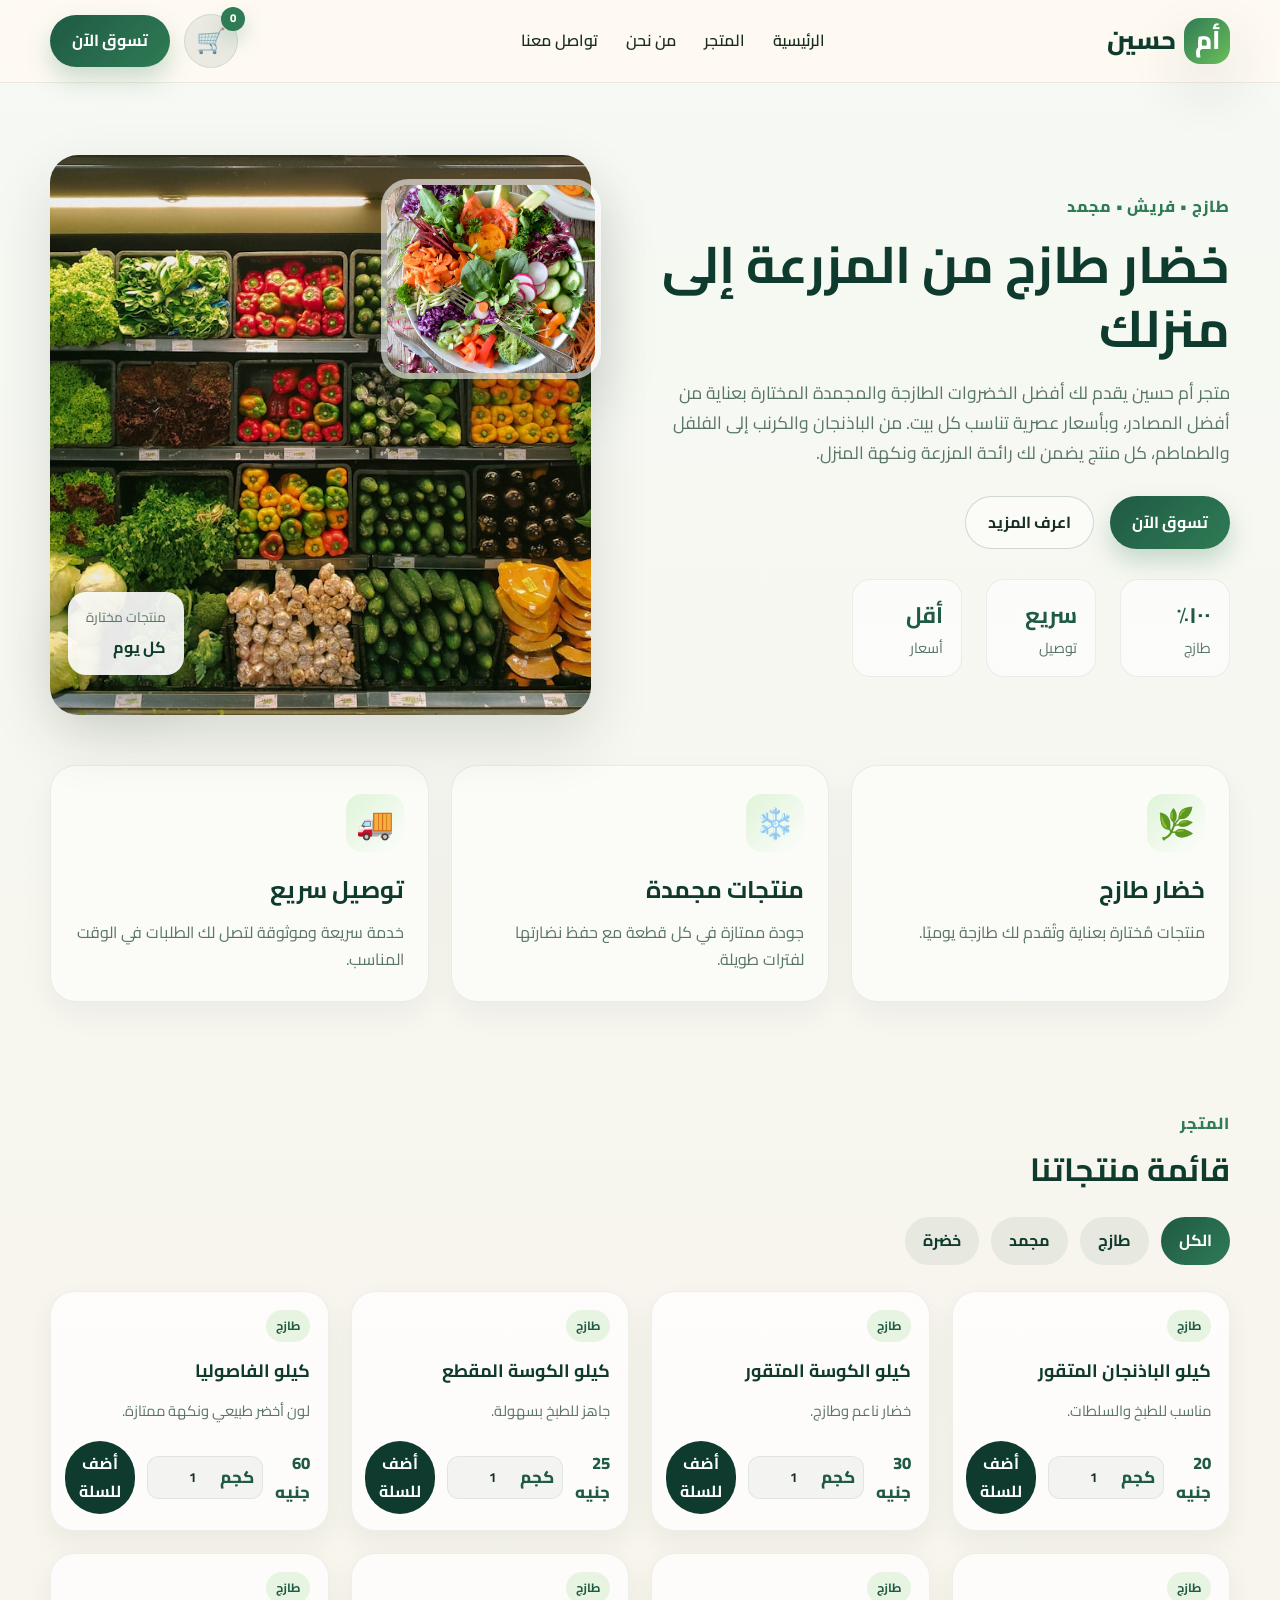
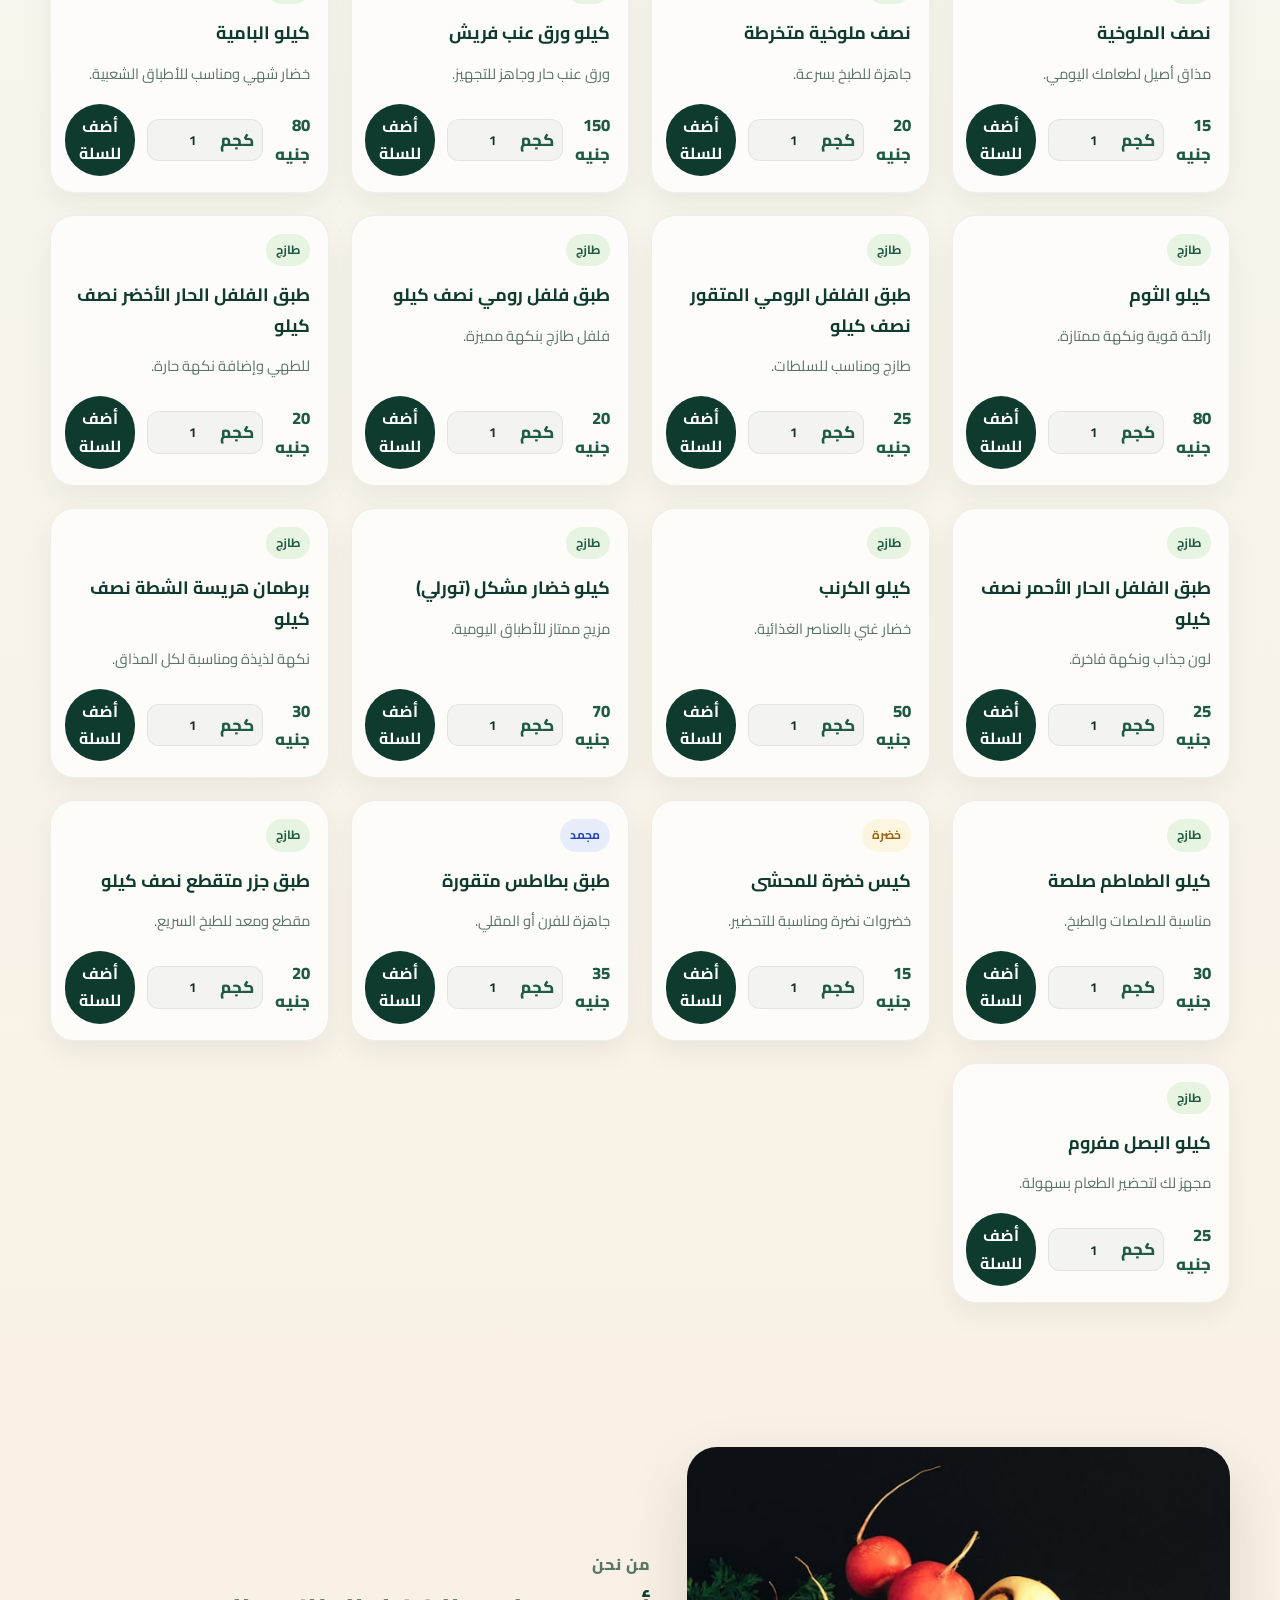
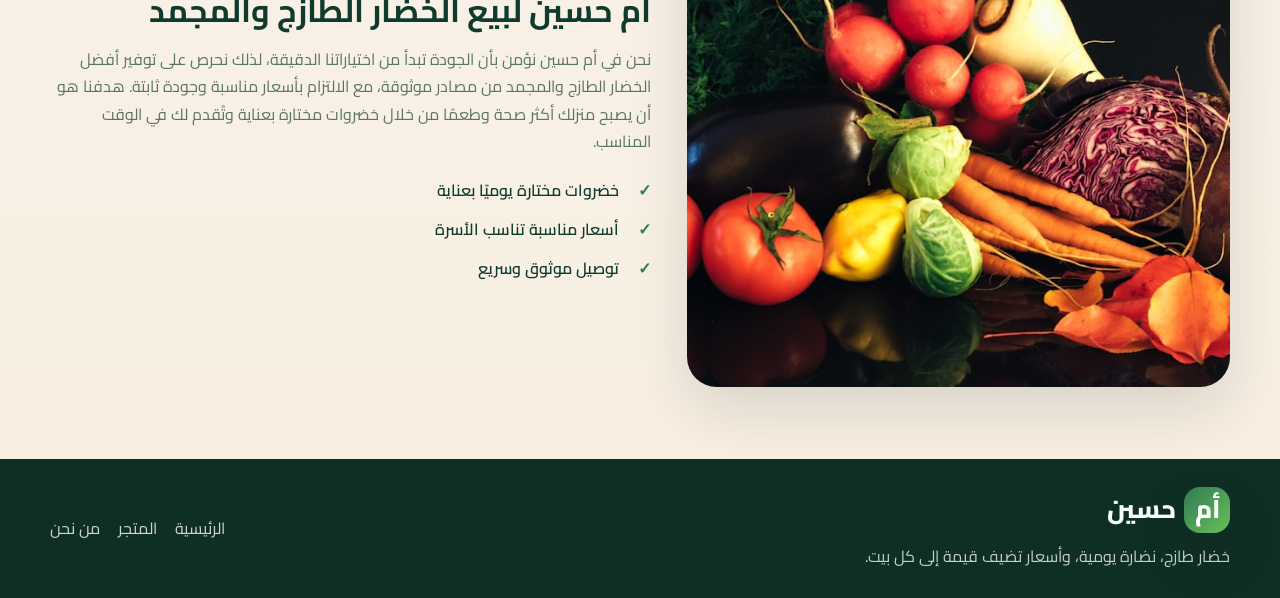
==== index.html @ 0e04d1a8 "Initial store deployment" ====
<!DOCTYPE html>
<html lang="ar" dir="rtl">
  <head>
    <meta charset="UTF-8" />
    <meta name="viewport" content="width=device-width, initial-scale=1.0" />
    <title>أم حسين | متجر الخضار الطازج والمجمد</title>
    <meta
      name="description"
      content="متجر أم حسين يقدم خضار طازج ومجمد مختار بعناية، بأسعار مناسبة، مع خدمة موثوقة وعصرية."
    />
    <link rel="preconnect" href="https://fonts.googleapis.com" />
    <link rel="preconnect" href="https://fonts.gstatic.com" crossorigin />
    <link
      href="https://fonts.googleapis.com/css2?family=Cairo:wght@400;500;600;700;800;900&display=swap"
      rel="stylesheet"
    />
    <link rel="stylesheet" href="styles.css" />
  </head>
  <body>
    <header class="topbar">
      <div class="container nav-wrap">
        <div class="brand" aria-label="أم حسين">
          <span class="brand-mark">أم</span>
          <span>حسين</span>
        </div>
        <nav class="main-nav" aria-label="التنقل الرئيسي">
          <a href="#home">الرئيسية</a>
          <a href="shop.html">المتجر</a>
          <a href="#about">من نحن</a>
          <a href="#contact">تواصل معنا</a>
        </nav>
        <div class="nav-actions">
          <a class="cart-link" href="cart.html" aria-label="السلة">
            <span class="cart-icon">🛒</span>
            <span class="cart-count">0</span>
          </a>
          <a class="cta-button" href="shop.html">تسوق الآن</a>
        </div>
      </div>
    </header>

    <main id="home">
      <section class="hero">
        <div class="container hero-grid">
          <div class="hero-copy">
            <p class="eyebrow">طازج • فريش • مجمد</p>
            <h1>خضار طازج من المزرعة إلى منزلك</h1>
            <p class="lead">
              متجر أم حسين يقدم لك أفضل الخضروات الطازجة والمجمدة المختارة بعناية من
              أفضل المصادر، وبأسعار عصرية تناسب كل بيت. من الباذنجان والكرنب إلى
              الفلفل والطماطم، كل منتج يضمن لك رائحة المزرعة ونكهة المنزل.
            </p>
            <div class="hero-actions">
              <a href="shop.html" class="primary-btn">تسوق الآن</a>
              <a href="#about" class="secondary-btn">اعرف المزيد</a>
            </div>
            <div class="trust-row" aria-label="مزايا المتجر">
              <div>
                <strong>١٠٠٪</strong>
                <span>طازج</span>
              </div>
              <div>
                <strong>سريع</strong>
                <span>توصيل</span>
              </div>
              <div>
                <strong>أقل</strong>
                <span>أسعار</span>
              </div>
            </div>
          </div>

          <div class="hero-visual" aria-label="خضار متجر أم حسين">
            <div class="image-card image-main">
              <img
                src="images/hero-main.jpg"
                alt="خضار طازج"
              />
            </div>
            <div class="image-card image-small top">
              <img
                src="images/hero-small.jpg"
                alt="خضراوات متنوعة"
              />
            </div>
            <div class="floating-badge">
              <span>منتجات مختارة</span>
              <strong>كل يوم</strong>
            </div>
          </div>
        </div>
      </section>

      <section class="features">
        <div class="container feature-grid">
          <article class="feature-item">
            <div class="icon">🌿</div>
            <h3>خضار طازج</h3>
            <p>منتجات مُختارة بعناية وتُقدم لك طازجة يوميًا.</p>
          </article>
          <article class="feature-item">
            <div class="icon">❄️</div>
            <h3>منتجات مجمدة</h3>
            <p>جودة ممتازة في كل قطعة مع حفظ نضارتها لفترات طويلة.</p>
          </article>
          <article class="feature-item">
            <div class="icon">🚚</div>
            <h3>توصيل سريع</h3>
            <p>خدمة سريعة وموثوقة لتصل لك الطلبات في الوقت المناسب.</p>
          </article>
        </div>
      </section>

      <section class="shop section" id="shop">
        <div class="container">
          <div class="section-heading">
            <p class="eyebrow">المتجر</p>
            <h2>قائمة منتجاتنا</h2>
          </div>

          <div class="shop-tabs" aria-label="فلاتر المنتجات">
            <button class="tab-btn active" data-filter="all">الكل</button>
            <button class="tab-btn" data-filter="fresh">طازج</button>
            <button class="tab-btn" data-filter="frozen">مجمد</button>
            <button class="tab-btn" data-filter="herbs">خضرة</button>
          </div>

          <div class="product-list" id="productList">
            <article class="product-item" data-category="fresh">
              <span class="badge fresh">طازج</span>
              <h3>كيلو الباذنجان المتقور</h3>
              <p>مناسب للطبخ والسلطات.</p>
              <div class="product-meta"><span>20 جنيه</span><button>أضف للسلة</button></div>
            </article>

            <article class="product-item" data-category="fresh">
              <span class="badge fresh">طازج</span>
              <h3>كيلو الكوسة المتقور</h3>
              <p>خضار ناعم وطازج.</p>
              <div class="product-meta"><span>30 جنيه</span><button>أضف للسلة</button></div>
            </article>

            <article class="product-item" data-category="fresh">
              <span class="badge fresh">طازج</span>
              <h3>كيلو الكوسة المقطع</h3>
              <p>جاهز للطبخ بسهولة.</p>
              <div class="product-meta"><span>25 جنيه</span><button>أضف للسلة</button></div>
            </article>

            <article class="product-item" data-category="fresh">
              <span class="badge fresh">طازج</span>
              <h3>كيلو الفاصوليا</h3>
              <p>لون أخضر طبيعي ونكهة ممتازة.</p>
              <div class="product-meta"><span>60 جنيه</span><button>أضف للسلة</button></div>
            </article>

            <article class="product-item" data-category="fresh">
              <span class="badge fresh">طازج</span>
              <h3>نصف الملوخية</h3>
              <p>مذاق أصيل لطعامك اليومي.</p>
              <div class="product-meta"><span>15 جنيه</span><button>أضف للسلة</button></div>
            </article>

            <article class="product-item" data-category="fresh">
              <span class="badge fresh">طازج</span>
              <h3>نصف ملوخية متخرطة</h3>
              <p>جاهزة للطبخ بسرعة.</p>
              <div class="product-meta"><span>20 جنيه</span><button>أضف للسلة</button></div>
            </article>

            <article class="product-item" data-category="fresh">
              <span class="badge fresh">طازج</span>
              <h3>كيلو ورق عنب فريش</h3>
              <p>ورق عنب حار وجاهز للتجهيز.</p>
              <div class="product-meta"><span>150 جنيه</span><button>أضف للسلة</button></div>
            </article>

            <article class="product-item" data-category="fresh">
              <span class="badge fresh">طازج</span>
              <h3>كيلو البامية</h3>
              <p>خضار شهي ومناسب للأطباق الشعبية.</p>
              <div class="product-meta"><span>80 جنيه</span><button>أضف للسلة</button></div>
            </article>

            <article class="product-item" data-category="fresh">
              <span class="badge fresh">طازج</span>
              <h3>كيلو الثوم</h3>
              <p>رائحة قوية ونكهة ممتازة.</p>
              <div class="product-meta"><span>80 جنيه</span><button>أضف للسلة</button></div>
            </article>

            <article class="product-item" data-category="fresh">
              <span class="badge fresh">طازج</span>
              <h3>طبق الفلفل الرومي المتقور نصف كيلو</h3>
              <p>طازج ومناسب للسلطات.</p>
              <div class="product-meta"><span>25 جنيه</span><button>أضف للسلة</button></div>
            </article>

            <article class="product-item" data-category="fresh">
              <span class="badge fresh">طازج</span>
              <h3>طبق فلفل رومي نصف كيلو</h3>
              <p>فلفل طازج بنكهة مميزة.</p>
              <div class="product-meta"><span>20 جنيه</span><button>أضف للسلة</button></div>
            </article>

            <article class="product-item" data-category="fresh">
              <span class="badge fresh">طازج</span>
              <h3>طبق الفلفل الحار الأخضر نصف كيلو</h3>
              <p>للطهي وإضافة نكهة حارة.</p>
              <div class="product-meta"><span>20 جنيه</span><button>أضف للسلة</button></div>
            </article>

            <article class="product-item" data-category="fresh">
              <span class="badge fresh">طازج</span>
              <h3>طبق الفلفل الحار الأحمر نصف كيلو</h3>
              <p>لون جذاب ونكهة فاخرة.</p>
              <div class="product-meta"><span>25 جنيه</span><button>أضف للسلة</button></div>
            </article>

            <article class="product-item" data-category="fresh">
              <span class="badge fresh">طازج</span>
              <h3>كيلو الكرنب</h3>
              <p>خضار غني بالعناصر الغذائية.</p>
              <div class="product-meta"><span>50 جنيه</span><button>أضف للسلة</button></div>
            </article>

            <article class="product-item" data-category="fresh">
              <span class="badge fresh">طازج</span>
              <h3>كيلو خضار مشكل (تورلي)</h3>
              <p>مزيج ممتاز للأطباق اليومية.</p>
              <div class="product-meta"><span>70 جنيه</span><button>أضف للسلة</button></div>
            </article>

            <article class="product-item" data-category="fresh">
              <span class="badge fresh">طازج</span>
              <h3>برطمان هريسة الشطة نصف كيلو</h3>
              <p>نكهة لذيذة ومناسبة لكل المذاق.</p>
              <div class="product-meta"><span>30 جنيه</span><button>أضف للسلة</button></div>
            </article>

            <article class="product-item" data-category="fresh">
              <span class="badge fresh">طازج</span>
              <h3>كيلو الطماطم صلصة</h3>
              <p>مناسبة للصلصات والطبخ.</p>
              <div class="product-meta"><span>30 جنيه</span><button>أضف للسلة</button></div>
            </article>

            <article class="product-item" data-category="fresh">
              <span class="badge herbs">خضرة</span>
              <h3>كيس خضرة للمحشى</h3>
              <p>خضروات نضرة ومناسبة للتحضير.</p>
              <div class="product-meta"><span>15 جنيه</span><button>أضف للسلة</button></div>
            </article>

            <article class="product-item" data-category="frozen">
              <span class="badge frozen">مجمد</span>
              <h3>طبق بطاطس متقورة</h3>
              <p>جاهزة للفرن أو المقلي.</p>
              <div class="product-meta"><span>35 جنيه</span><button>أضف للسلة</button></div>
            </article>

            <article class="product-item" data-category="fresh">
              <span class="badge fresh">طازج</span>
              <h3>طبق جزر متقطع نصف كيلو</h3>
              <p>مقطع ومعد للطبخ السريع.</p>
              <div class="product-meta"><span>20 جنيه</span><button>أضف للسلة</button></div>
            </article>

            <article class="product-item" data-category="fresh">
              <span class="badge fresh">طازج</span>
              <h3>كيلو البصل مفروم</h3>
              <p>مجهز لك لتحضير الطعام بسهولة.</p>
              <div class="product-meta"><span>25 جنيه</span><button>أضف للسلة</button></div>
            </article>
          </div>
        </div>
      </section>

      <section class="about section" id="about">
        <div class="container about-grid">
          <div class="about-image">
            <img
              src="images/about-vegetables.jpg"
              alt="خضار طازج في متجر"
            />
          </div>
          <div class="about-copy">
            <p class="eyebrow">من نحن</p>
            <h2>أم حسين لبيع الخضار الطازج والمجمد</h2>
            <p>
              نحن في أم حسين نؤمن بأن الجودة تبدأ من اختياراتنا الدقيقة، لذلك نحرص على
              توفير أفضل الخضار الطازج والمجمد من مصادر موثوقة، مع الالتزام بأسعار
              مناسبة وجودة ثابتة. هدفنا هو أن يصبح منزلك أكثر صحة وطعمًا من خلال
              خضروات مختارة بعناية وتُقدم لك في الوقت المناسب.
            </p>
            <ul>
              <li>خضروات مختارة يوميًا بعناية</li>
              <li>أسعار مناسبة تناسب الأسرة</li>
              <li>توصيل موثوق وسريع</li>
            </ul>
          </div>
        </div>
      </section>
    </main>

    <footer class="site-footer" id="contact">
      <div class="container footer-wrap">
        <div>
          <div class="brand footer-brand">
            <span class="brand-mark">أم</span>
            <span>حسين</span>
          </div>
          <p>خضار طازج، نضارة يومية، وأسعار تضيف قيمة إلى كل بيت.</p>
        </div>
        <div class="footer-links">
          <a href="#home">الرئيسية</a>
        <a href="shop.html">المتجر</a>
          <a href="#about">من نحن</a>
        </div>
      </div>
    </footer>

    <script src="script.js"></script>
  </body>
</html>
---- styles.css ----
:root {
  --green-900: #0f3b2e;
  --green-800: #1f5a43;
  --green-700: #2f7b55;
  --green-500: #6bbf59;
  --green-200: #dff4d9;
  --cream: #fffaf2;
  --sand: #f6e8d8;
  --text: #1a2d25;
  --muted: #597566;
  --shadow: 0 24px 60px rgba(26, 45, 37, 0.14);
}

* {
  box-sizing: border-box;
}

html {
  scroll-behavior: smooth;
}

body {
  margin: 0;
  font-family: "Cairo", sans-serif;
  background: linear-gradient(180deg, #f6f9f4 0%, #f9efe2 100%);
  color: var(--text);
  line-height: 1.7;
}

a {
  text-decoration: none;
}

img {
  display: block;
  width: 100%;
}

button {
  font: inherit;
}

.container {
  width: min(1180px, calc(100% - 32px));
  margin: 0 auto;
}

.topbar {
  position: sticky;
  top: 0;
  z-index: 30;
  backdrop-filter: blur(12px);
  background: rgba(255, 250, 242, 0.82);
  border-bottom: 1px solid rgba(15, 59, 46, 0.08);
}

.nav-wrap {
  display: flex;
  align-items: center;
  justify-content: space-between;
  gap: 20px;
  min-height: 82px;
}

.brand {
  display: flex;
  align-items: center;
  gap: 8px;
  font-size: clamp(1.6rem, 1.8vw, 2.4rem);
  font-weight: 800;
  color: var(--green-900);
}

.brand-mark {
  display: inline-flex;
  align-items: center;
  justify-content: center;
  width: 46px;
  height: 46px;
  border-radius: 16px;
  background: linear-gradient(135deg, var(--green-700), var(--green-500));
  color: white;
  box-shadow: var(--shadow);
}

.main-nav {
  display: flex;
  align-items: center;
  gap: 28px;
}

.nav-actions {
  display: flex;
  align-items: center;
  gap: 14px;
}

.main-nav a {
  color: var(--text);
  font-weight: 600;
  transition: color 0.3s ease;
}

.main-nav a:hover,
.main-nav a:focus-visible {
  color: var(--green-700);
}

.cart-link {
  position: relative;
  width: 54px;
  height: 54px;
  background: rgba(15, 59, 46, 0.08);
  color: var(--green-900);
  border: 1px solid rgba(15, 59, 46, 0.1);
  overflow: visible;
}

.cart-link .cart-icon {
  font-size: 1.5rem;
  line-height: 1;
}

.cart-count {
  position: absolute;
  top: -8px;
  right: -8px;
  min-width: 24px;
  height: 24px;
  display: inline-flex;
  align-items: center;
  justify-content: center;
  border-radius: 999px;
  background: var(--green-700);
  color: white;
  font-size: 0.72rem;
  font-weight: 800;
  padding: 0 6px;
  box-shadow: 0 10px 20px rgba(47, 123, 85, 0.25);
}

.cart-link.has-items {
  background: rgba(47, 123, 85, 0.12);
}

.cta-button,
.primary-btn,
.secondary-btn,
.product-meta button,
.cart-link,
.cart-action {
  display: inline-flex;
  align-items: center;
  justify-content: center;
  gap: 8px;
  border-radius: 999px;
  font-weight: 700;
  transition: transform 0.2s ease, box-shadow 0.2s ease;
}

.cta-button,
.primary-btn,
.cart-action {
  padding: 12px 22px;
  background: linear-gradient(135deg, var(--green-800), var(--green-700));
  color: #fff;
  box-shadow: 0 12px 24px rgba(47, 123, 85, 0.25);
}

.secondary-btn {
  padding: 12px 22px;
  border: 1px solid rgba(15, 59, 46, 0.18);
  background: rgba(255, 255, 255, 0.5);
  color: var(--text);
}

.cta-button:hover,
.primary-btn:hover,
.secondary-btn:hover,
.product-meta button:hover {
  transform: translateY(-2px);
}

.hero {
  padding: 72px 0 32px;
}

.hero-grid {
  display: grid;
  grid-template-columns: 1.05fr 0.95fr;
  align-items: center;
  gap: 42px;
}

.eyebrow {
  margin: 0 0 12px;
  color: var(--green-700);
  font-weight: 800;
  letter-spacing: 0.06em;
  text-transform: uppercase;
}

.hero-copy h1,
.section-heading h2,
.about-copy h2 {
  margin: 0;
  color: var(--green-900);
  line-height: 1.25;
}

.hero-copy h1 {
  font-size: clamp(2.5rem, 4vw, 4.5rem);
}

.lead {
  margin: 18px 0 0;
  font-size: 1.1rem;
  color: var(--muted);
  max-width: 640px;
}

.hero-actions {
  display: flex;
  flex-wrap: wrap;
  gap: 16px;
  margin-top: 28px;
}

.trust-row {
  display: flex;
  flex-wrap: wrap;
  gap: 24px;
  margin-top: 30px;
}

.trust-row div {
  display: flex;
  flex-direction: column;
  gap: 2px;
  min-width: 110px;
  background: rgba(255, 255, 255, 0.58);
  border: 1px solid rgba(15, 59, 46, 0.08);
  border-radius: 18px;
  padding: 16px 18px;
}

.trust-row strong {
  color: var(--green-800);
  font-size: 1.4rem;
}

.trust-row span {
  color: var(--muted);
  font-size: 0.9rem;
}

.hero-visual {
  position: relative;
  display: grid;
  place-items: center;
}

.image-card {
  overflow: hidden;
  border-radius: 28px;
  box-shadow: var(--shadow);
}

.image-main {
  width: min(560px, 100%);
  height: 560px;
}

.image-main img {
  height: 100%;
  object-fit: cover;
}

.image-small {
  position: absolute;
  width: 220px;
  height: 200px;
  border: 6px solid rgba(255, 255, 255, 0.6);
}

.image-small.top {
  right: -10px;
  top: 24px;
}

.image-small img {
  height: 100%;
  object-fit: cover;
}

.floating-badge {
  position: absolute;
  left: 18px;
  bottom: 40px;
  display: flex;
  flex-direction: column;
  gap: 5px;
  background: rgba(255, 255, 255, 0.9);
  color: var(--green-900);
  border-radius: 18px;
  padding: 14px 18px;
  box-shadow: var(--shadow);
}

.floating-badge span {
  font-size: 0.85rem;
  color: var(--muted);
}

.features {
  padding: 18px 0 36px;
}

.feature-grid {
  display: grid;
  grid-template-columns: repeat(3, minmax(0, 1fr));
  gap: 22px;
}

.feature-item {
  background: rgba(255, 255, 255, 0.5);
  border: 1px solid rgba(15, 59, 46, 0.08);
  border-radius: 26px;
  padding: 28px 24px;
  box-shadow: 0 12px 30px rgba(26, 45, 37, 0.05);
}

.icon {
  display: inline-flex;
  align-items: center;
  justify-content: center;
  width: 58px;
  height: 58px;
  border-radius: 16px;
  background: linear-gradient(135deg, var(--green-200), rgba(255, 255, 255, 0.5));
  font-size: 1.9rem;
}

.feature-item h3 {
  margin: 18px 0 8px;
  color: var(--green-900);
  font-size: 1.5rem;
}

.feature-item p {
  margin: 0;
  color: var(--muted);
}

.section {
  padding: 72px 0;
}

.shop-page-hero {
  padding-top: 52px;
  padding-bottom: 18px;
}

.shop-page-shell {
  max-width: 860px;
  text-align: center;
}

.shop-page-shell h1 {
  margin: 0;
  color: var(--green-900);
  font-size: clamp(2.3rem, 3vw, 3.6rem);
  line-height: 1.2;
}

.section-heading {
  margin-bottom: 28px;
}

.section-heading h2,
.about-copy h2 {
  font-size: clamp(2rem, 2.4vw, 3rem);
}

.shop-tabs {
  display: flex;
  flex-wrap: wrap;
  gap: 12px;
  margin-bottom: 26px;
}

.tab-btn {
  border: 0;
  border-radius: 999px;
  background: rgba(15, 59, 46, 0.07);
  color: var(--green-900);
  padding: 10px 18px;
  font-weight: 700;
  cursor: pointer;
}

.tab-btn.active {
  background: linear-gradient(135deg, var(--green-800), var(--green-700));
  color: white;
}

.product-list {
  display: grid;
  grid-template-columns: repeat(4, minmax(0, 1fr));
  gap: 22px;
}

.product-item {
  display: flex;
  flex-direction: column;
  background: rgba(255, 255, 255, 0.72);
  border: 1px solid rgba(15, 59, 46, 0.07);
  border-radius: 24px;
  padding: 18px 18px 16px;
  box-shadow: 0 12px 28px rgba(26, 45, 37, 0.06);
  transition: transform 0.2s ease, box-shadow 0.2s ease;
}

.product-item:hover {
  transform: translateY(-4px);
  box-shadow: 0 20px 40px rgba(26, 45, 37, 0.1);
}

.badge {
  display: inline-flex;
  align-self: flex-start;
  padding: 6px 10px;
  border-radius: 999px;
  font-size: 0.75rem;
  font-weight: 700;
  margin-bottom: 14px;
}

.badge.fresh {
  background: rgba(107, 191, 89, 0.15);
  color: var(--green-800);
}

.badge.frozen {
  background: rgba(96, 132, 255, 0.14);
  color: #2347b7;
}

.badge.herbs {
  background: rgba(249, 197, 73, 0.15);
  color: #9a6411;
}

.product-item h3 {
  margin: 0;
  font-size: 1.12rem;
  color: var(--green-900);
}

.product-item p {
  margin: 12px 0 18px;
  color: var(--muted);
  font-size: 0.92rem;
}

.product-meta {
  margin-top: auto;
  display: flex;
  align-items: center;
  justify-content: space-between;
  gap: 12px;
}

.product-meta span {
  color: var(--green-800);
  font-weight: 800;
  font-size: 1.05rem;
}

.product-qty {
  display: inline-flex;
  align-items: center;
  gap: 6px;
  background: rgba(15, 59, 46, 0.04);
  border: 1px solid rgba(15, 59, 46, 0.08);
  border-radius: 12px;
  padding: 6px 8px;
  color: var(--muted);
  font-size: 0.82rem;
}

.product-qty input {
  width: 58px;
  border: none;
  background: transparent;
  text-align: center;
  font: inherit;
  color: var(--text);
  font-weight: 700;
}

.product-qty input:focus {
  outline: none;
}

.product-meta button {
  border: none;
  background: var(--green-900);
  color: #fff;
  padding: 9px 14px;
  cursor: pointer;
}

.about-grid {
  display: grid;
  grid-template-columns: 0.95fr 1.05fr;
  gap: 36px;
  align-items: center;
}

.about-image img {
  height: 540px;
  object-fit: cover;
  border-radius: 30px;
  box-shadow: var(--shadow);
}

.about-copy p {
  color: var(--muted);
}

.about-copy ul {
  margin: 22px 0 0;
  padding: 0;
  list-style: none;
  display: grid;
  gap: 12px;
}

.about-copy li {
  position: relative;
  padding-right: 32px;
  color: var(--green-900);
  font-weight: 600;
}

.about-copy li::before {
  content: "✓";
  position: absolute;
  right: 0;
  top: 0;
  color: var(--green-700);
  font-weight: 900;
}

.cart-shell {
  max-width: 860px;
  margin: 0 auto;
}

.cart-header {
  display: flex;
  align-items: center;
  justify-content: space-between;
  gap: 14px;
  margin-bottom: 24px;
}

.cart-items {
  display: grid;
  gap: 16px;
}

.cart-item {
  display: flex;
  align-items: center;
  justify-content: space-between;
  gap: 18px;
  padding: 18px 20px;
  background: rgba(255, 255, 255, 0.75);
  border: 1px solid rgba(15, 59, 46, 0.08);
  border-radius: 22px;
  box-shadow: 0 12px 28px rgba(26, 45, 37, 0.04);
}

.cart-item-title {
  flex: 1;
}

.cart-item h3 {
  margin: 0 0 6px;
  color: var(--green-900);
  font-size: 1.1rem;
}

.cart-item p {
  margin: 0;
  color: var(--muted);
}

.cart-item-controls {
  display: flex;
  align-items: center;
  gap: 14px;
  color: var(--green-900);
  font-weight: 700;
}

.qty-adjuster {
  display: inline-flex;
  align-items: center;
  gap: 10px;
  background: rgba(15, 59, 46, 0.04);
  border: 1px solid rgba(15, 59, 46, 0.08);
  border-radius: 999px;
  padding: 8px 10px;
}

.qty-adjuster button,
.remove-item {
  border: none;
  background: transparent;
  color: var(--green-900);
  font-size: 1.4rem;
  cursor: pointer;
  width: 28px;
  height: 28px;
  border-radius: 50%;
}

.qty-adjuster button:hover,
.remove-item:hover {
  background: rgba(15, 59, 46, 0.08);
}

.remove-item {
  width: auto;
  height: auto;
  padding: 8px 12px;
  font-size: 0.8rem;
  border-radius: 999px;
  background: rgba(183, 53, 53, 0.08);
  color: #9f2e2e;
}

.cart-summary {
  display: flex;
  align-items: center;
  justify-content: space-between;
  gap: 16px;
  margin-top: 26px;
  padding-top: 18px;
  border-top: 1px solid rgba(15, 59, 46, 0.1);
}

.cart-summary h3 {
  margin: 0;
  color: var(--green-900);
  font-size: 1.3rem;
}

.cart-summary-actions {
  display: flex;
  gap: 12px;
  flex-wrap: wrap;
}

.checkout-layout {
  display: grid;
  grid-template-columns: 1.2fr 0.8fr;
  gap: 28px;
  align-items: flex-start;
}

.checkout-form-wrap,
.checkout-summary-wrap,
.success-card {
  background: rgba(255, 255, 255, 0.7);
  border: 1px solid rgba(15, 59, 46, 0.08);
  border-radius: 24px;
  padding: 28px;
  box-shadow: 0 12px 28px rgba(26, 45, 37, 0.05);
}

.checkout-form {
  display: grid;
  gap: 22px;
}

.field-grid {
  display: grid;
  grid-template-columns: 1fr 1fr;
  gap: 18px;
}

.checkout-form label {
  display: grid;
  gap: 8px;
  color: var(--green-900);
  font-weight: 700;
}

.checkout-form input {
  width: 100%;
  border: 1px solid rgba(15, 59, 46, 0.12);
  border-radius: 14px;
  padding: 14px 16px;
  font: inherit;
  background: rgba(255, 255, 255, 0.9);
  color: var(--text);
}

.checkout-form input:focus {
  outline: 2px solid rgba(47, 123, 85, 0.2);
  border-color: rgba(47, 123, 85, 0.35);
}

.payment-note {
  display: flex;
  flex-direction: column;
  gap: 4px;
  padding: 14px 16px;
  border-radius: 14px;
  background: rgba(47, 123, 85, 0.06);
  color: var(--green-900);
}

.payment-note small {
  color: var(--muted);
}

.checkout-summary {
  display: grid;
  gap: 12px;
}

.checkout-item-row {
  display: grid;
  grid-template-columns: 1.7fr 0.8fr 0.8fr;
  gap: 10px;
  padding: 10px 0;
  border-bottom: 1px solid rgba(15, 59, 46, 0.08);
  color: var(--text);
  font-weight: 600;
}

.checkout-total-box {
  display: flex;
  align-items: center;
  justify-content: space-between;
  margin-top: 18px;
  padding-top: 16px;
  border-top: 1px solid rgba(15, 59, 46, 0.1);
  color: var(--green-900);
  font-size: 1.1rem;
  font-weight: 800;
}

.full-width {
  width: 100%;
  border: none;
  cursor: pointer;
}

.success-section {
  padding-top: 42px;
}

.success-shell {
  max-width: 920px;
}

.success-card {
  text-align: center;
  padding: 34px 28px;
  background: linear-gradient(180deg, rgba(255,255,255,0.85), rgba(240, 248, 243, 0.85));
}

.success-icon {
  width: 88px;
  height: 88px;
  margin: 0 auto 18px;
  display: inline-flex;
  align-items: center;
  justify-content: center;
  border-radius: 50%;
  background: linear-gradient(135deg, var(--green-700), var(--green-500));
  color: white;
  font-size: 2.6rem;
  font-weight: 900;
  box-shadow: 0 16px 32px rgba(47, 123, 85, 0.25);
}

.success-card h1 {
  margin: 0;
  color: var(--green-900);
  font-size: clamp(2.1rem, 3vw, 3.3rem);
}

.success-text {
  max-width: 680px;
  margin: 16px auto 0;
  color: var(--muted);
  font-size: 1.05rem;
}

.success-summary-wrapper {
  margin-top: 30px;
  padding: 22px;
  border-radius: 22px;
  background: rgba(15, 59, 46, 0.03);
  border: 1px solid rgba(15, 59, 46, 0.08);
  text-align: right;
}

.success-summary-wrapper h2 {
  margin: 0 0 16px;
  color: var(--green-900);
  font-size: 1.5rem;
}

.success-summary-box {
  display: grid;
  gap: 12px;
}

.success-label {
  margin: 0;
  color: var(--muted);
  font-weight: 700;
}

.success-summary-box h3 {
  margin: 0;
  color: var(--green-900);
  font-size: 1.3rem;
}

.success-order-list {
  list-style: none;
  margin: 0;
  padding: 0;
  display: grid;
  gap: 10px;
}

.success-order-list li {
  display: grid;
  grid-template-columns: 1.4fr 0.7fr 0.8fr;
  gap: 10px;
  padding: 10px 0;
  border-bottom: 1px solid rgba(15, 59, 46, 0.08);
  color: var(--text);
  font-weight: 600;
}

.success-total-row {
  display: flex;
  align-items: center;
  justify-content: space-between;
  gap: 12px;
  padding-top: 12px;
  border-top: 1px solid rgba(15, 59, 46, 0.08);
  color: var(--green-900);
  font-size: 1.08rem;
  font-weight: 800;
}

.success-actions {
  display: flex;
  justify-content: center;
  flex-wrap: wrap;
  gap: 12px;
  margin-top: 28px;
}

.empty-cart {
  text-align: center;
  background: rgba(255, 255, 255, 0.75);
  border: 1px solid rgba(15, 59, 46, 0.08);
  border-radius: 22px;
  padding: 38px 20px;
  color: var(--muted);
}

.site-footer {
  background: #0f2e24;
  color: #edf7ef;
  padding: 28px 0;
}

.footer-wrap {
  display: flex;
  align-items: center;
  justify-content: space-between;
  gap: 18px;
}

.footer-brand {
  color: #f5fff6;
}

.site-footer p {
  margin: 10px 0 0;
  color: rgba(255, 255, 255, 0.76);
}

.footer-links {
  display: flex;
  flex-wrap: wrap;
  gap: 18px;
}

.footer-links a {
  color: rgba(255, 255, 255, 0.8);
}

.hidden {
  display: none !important;
}

@media (max-width: 980px) {
  .hero-grid,
  .about-grid,
  .feature-grid,
  .product-list {
    grid-template-columns: 1fr 1fr;
  }

  .main-nav {
    display: none;
  }

  .product-list {
    grid-template-columns: repeat(2, minmax(0, 1fr));
  }

  .cart-item,
  .cart-summary {
    flex-direction: column;
    align-items: flex-start;
  }
}

@media (max-width: 680px) {
  .hero-grid,
  .about-grid,
  .feature-grid,
  .product-list {
    grid-template-columns: 1fr;
  }

  .nav-wrap {
    min-height: 72px;
  }

  .cta-button {
    display: none;
  }

  .hero {
    padding-top: 52px;
  }

  .image-main {
    height: 420px;
  }

  .image-small {
    display: none;
  }

  .footer-wrap {
    flex-direction: column;
    align-items: flex-start;
  }
}
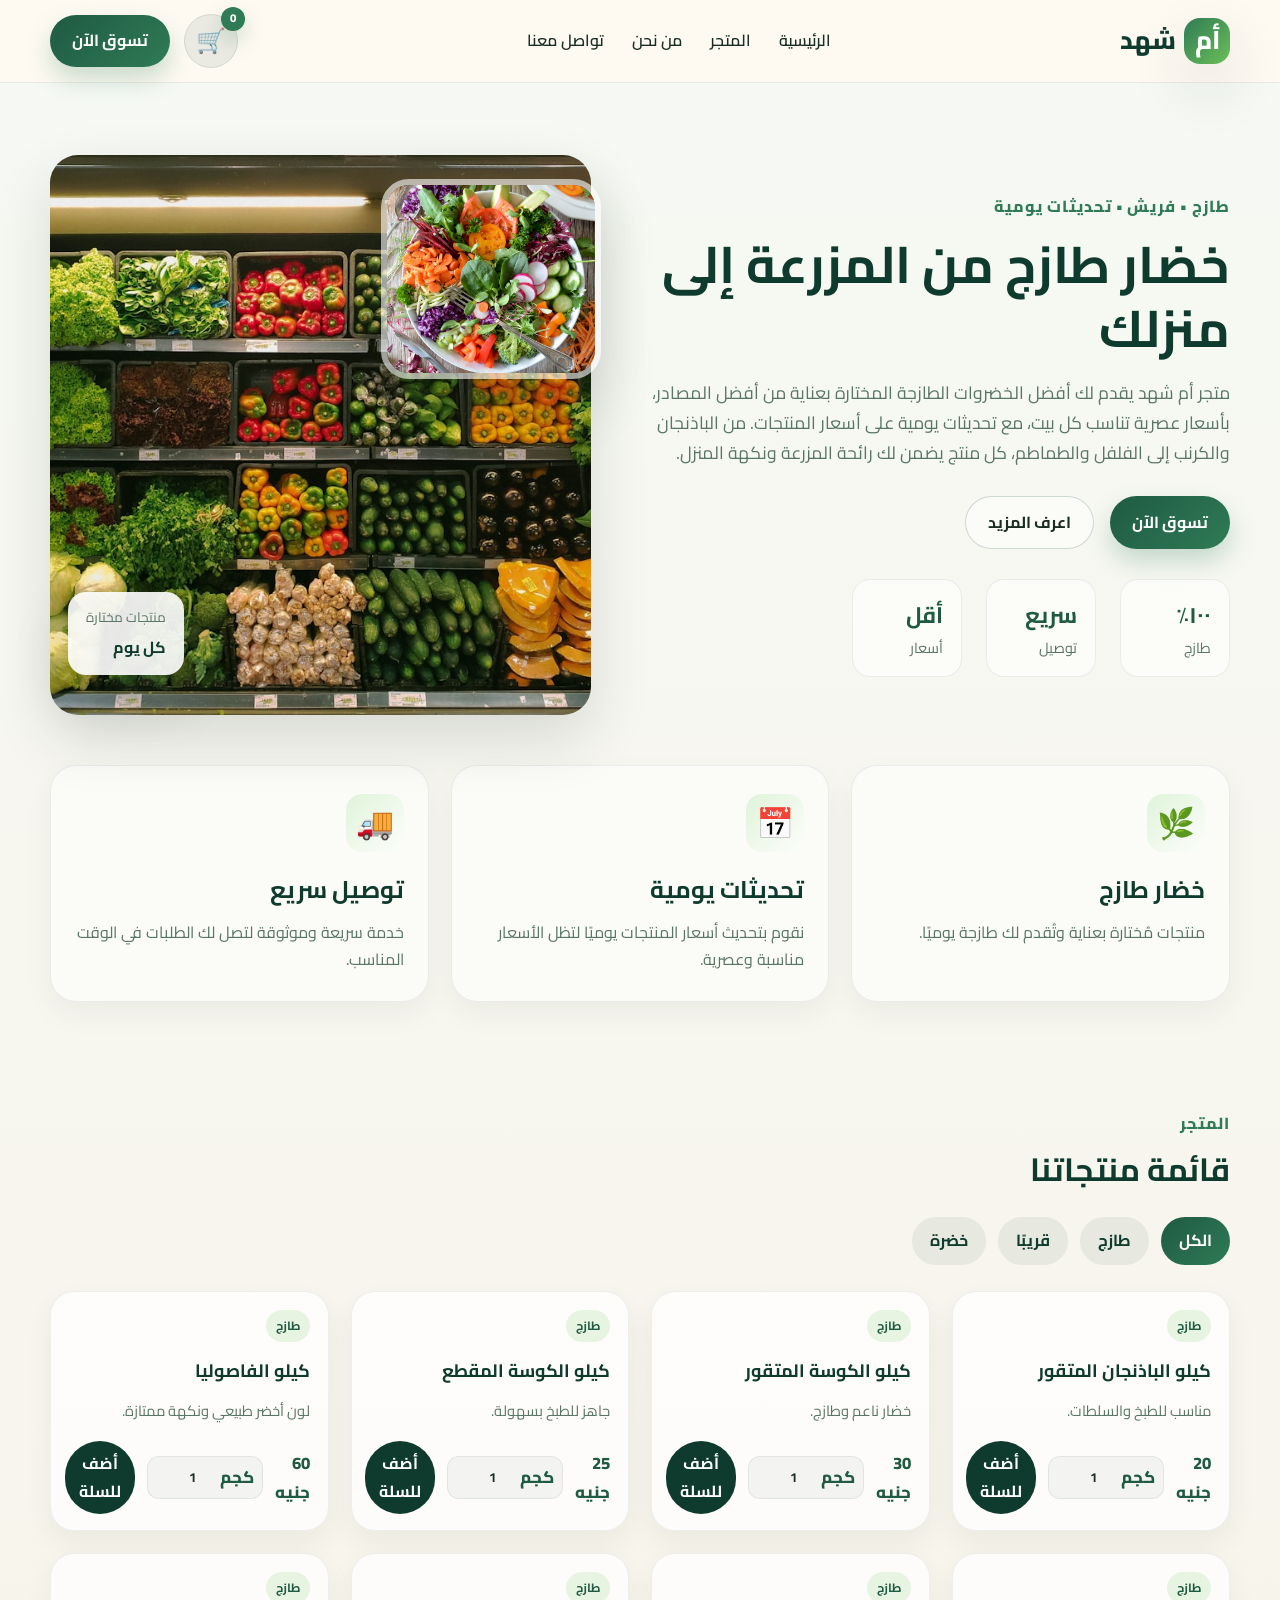
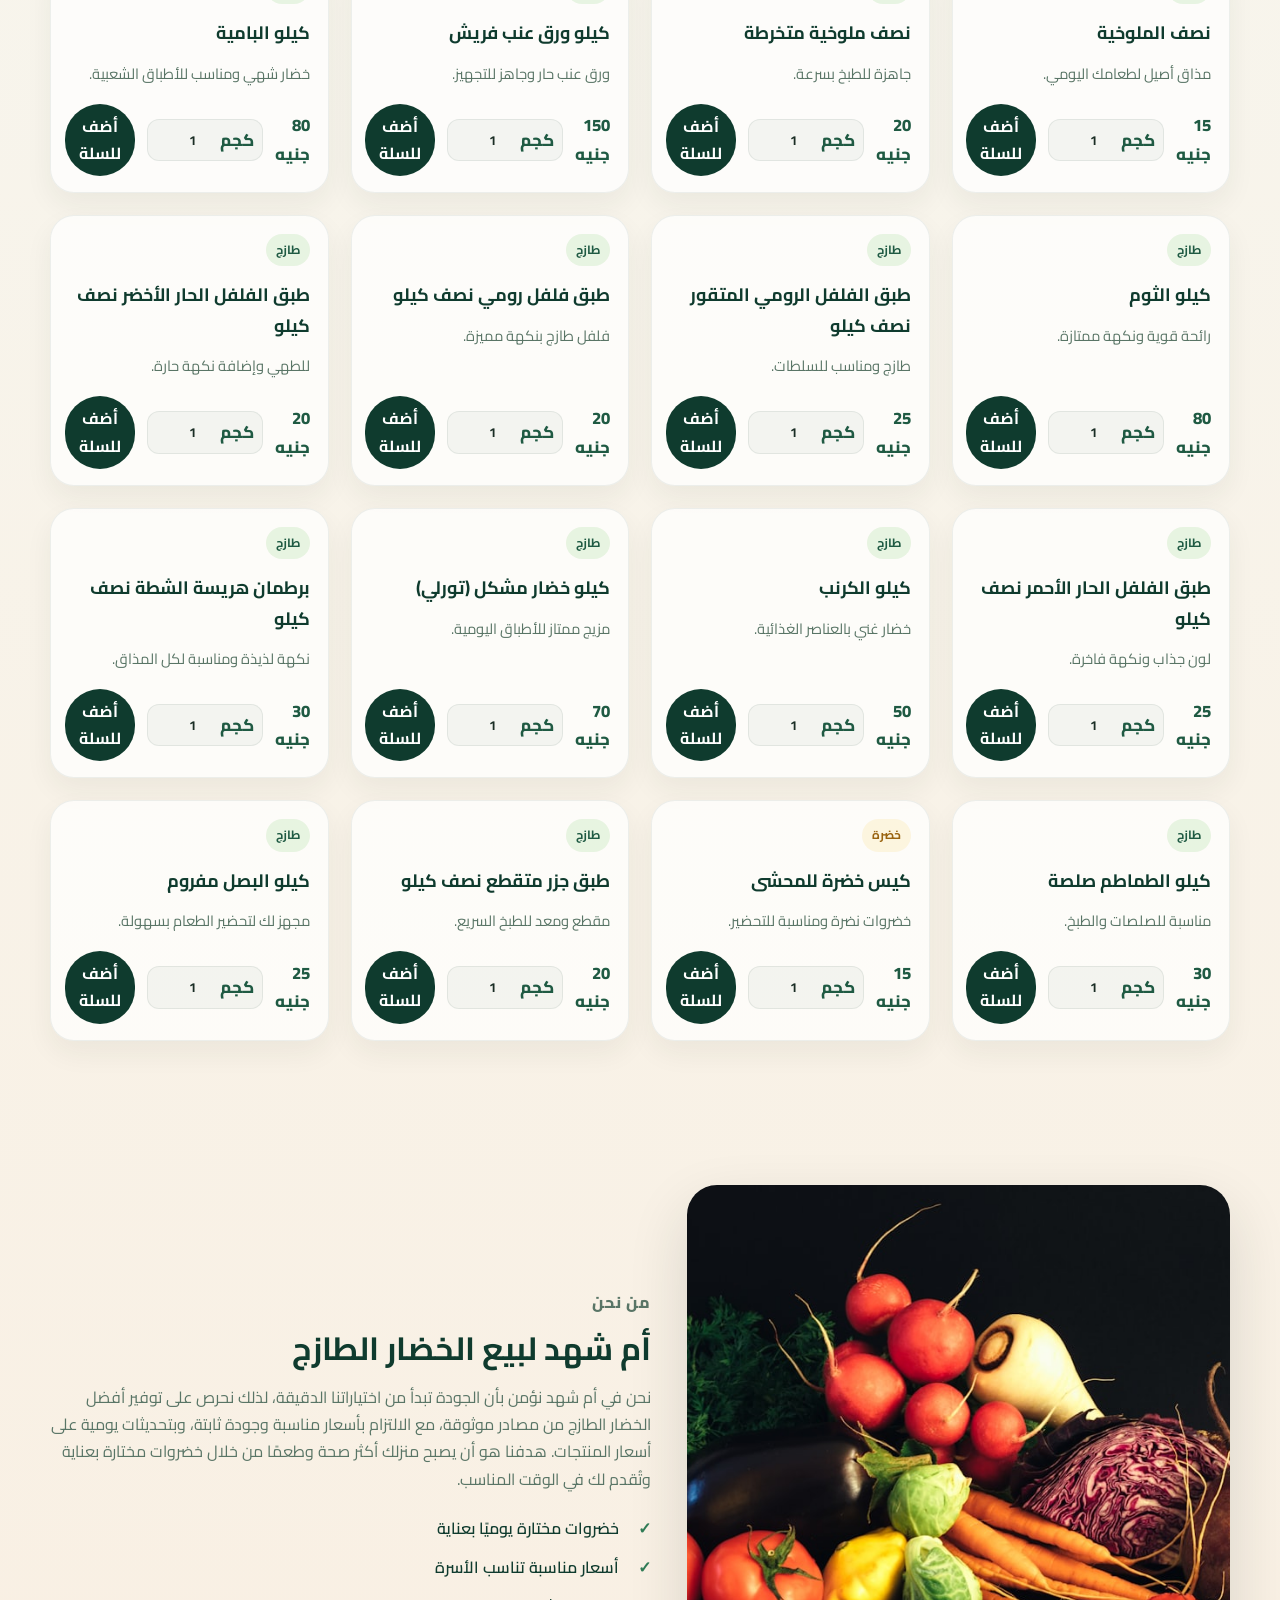
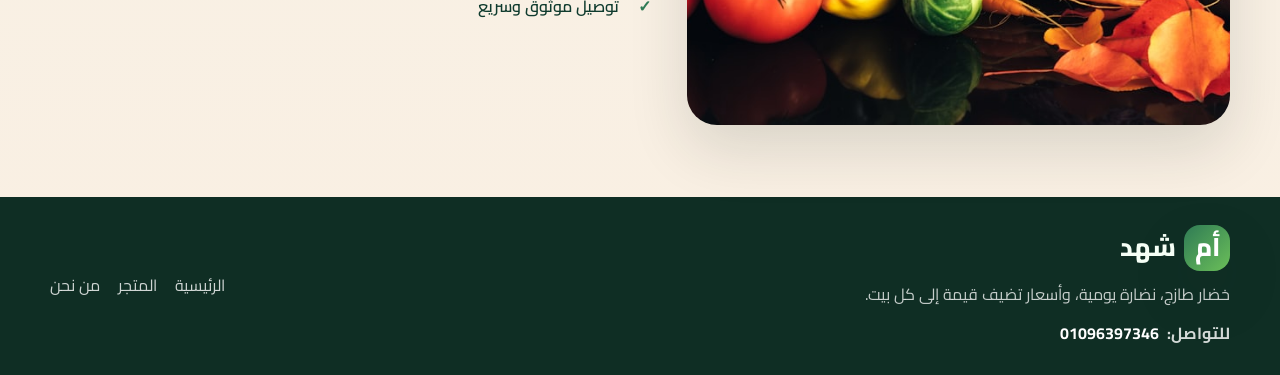
==== commit 425a338c: "Apply secure serverless integration" ====
--- a/index.html
+++ b/index.html
@@ -3,10 +3,10 @@
   <head>
     <meta charset="UTF-8" />
     <meta name="viewport" content="width=device-width, initial-scale=1.0" />
-    <title>أم حسين | متجر الخضار الطازج والمجمد</title>
+    <title>أم شهد | متجر الخضار الطازج</title>
     <meta
       name="description"
-      content="متجر أم حسين يقدم خضار طازج ومجمد مختار بعناية، بأسعار مناسبة، مع خدمة موثوقة وعصرية."
+      content="متجر أم شهد يقدم خضار طازج مختار بعناية، بأسعار مناسبة، مع تحديثات يومية على أسعار المنتجات."
     />
     <link rel="preconnect" href="https://fonts.googleapis.com" />
     <link rel="preconnect" href="https://fonts.gstatic.com" crossorigin />
@@ -19,9 +19,9 @@
   <body>
     <header class="topbar">
       <div class="container nav-wrap">
-        <div class="brand" aria-label="أم حسين">
+        <div class="brand" aria-label="أم شهد">
           <span class="brand-mark">أم</span>
-          <span>حسين</span>
+          <span>شهد</span>
         </div>
         <nav class="main-nav" aria-label="التنقل الرئيسي">
           <a href="#home">الرئيسية</a>
@@ -43,12 +43,13 @@
       <section class="hero">
         <div class="container hero-grid">
           <div class="hero-copy">
-            <p class="eyebrow">طازج • فريش • مجمد</p>
+            <p class="eyebrow">طازج • فريش • تحديثات يومية</p>
             <h1>خضار طازج من المزرعة إلى منزلك</h1>
             <p class="lead">
-              متجر أم حسين يقدم لك أفضل الخضروات الطازجة والمجمدة المختارة بعناية من
-              أفضل المصادر، وبأسعار عصرية تناسب كل بيت. من الباذنجان والكرنب إلى
-              الفلفل والطماطم، كل منتج يضمن لك رائحة المزرعة ونكهة المنزل.
+              متجر أم شهد يقدم لك أفضل الخضروات الطازجة المختارة بعناية من أفضل
+              المصادر، بأسعار عصرية تناسب كل بيت، مع تحديثات يومية على أسعار المنتجات.
+              من الباذنجان والكرنب إلى الفلفل والطماطم، كل منتج يضمن لك رائحة المزرعة
+              ونكهة المنزل.
             </p>
             <div class="hero-actions">
               <a href="shop.html" class="primary-btn">تسوق الآن</a>
@@ -70,7 +71,7 @@
             </div>
           </div>
 
-          <div class="hero-visual" aria-label="خضار متجر أم حسين">
+          <div class="hero-visual" aria-label="خضار متجر أم شهد">
             <div class="image-card image-main">
               <img
                 src="images/hero-main.jpg"
@@ -99,9 +100,9 @@
             <p>منتجات مُختارة بعناية وتُقدم لك طازجة يوميًا.</p>
           </article>
           <article class="feature-item">
-            <div class="icon">❄️</div>
-            <h3>منتجات مجمدة</h3>
-            <p>جودة ممتازة في كل قطعة مع حفظ نضارتها لفترات طويلة.</p>
+            <div class="icon">📅</div>
+            <h3>تحديثات يومية</h3>
+            <p>نقوم بتحديث أسعار المنتجات يوميًا لتظل الأسعار مناسبة وعصرية.</p>
           </article>
           <article class="feature-item">
             <div class="icon">🚚</div>
@@ -121,7 +122,7 @@
           <div class="shop-tabs" aria-label="فلاتر المنتجات">
             <button class="tab-btn active" data-filter="all">الكل</button>
             <button class="tab-btn" data-filter="fresh">طازج</button>
-            <button class="tab-btn" data-filter="frozen">مجمد</button>
+            <button class="tab-btn" data-filter="frozen">قريبًا</button>
             <button class="tab-btn" data-filter="herbs">خضرة</button>
           </div>
 
@@ -250,13 +251,6 @@
               <h3>كيس خضرة للمحشى</h3>
               <p>خضروات نضرة ومناسبة للتحضير.</p>
               <div class="product-meta"><span>15 جنيه</span><button>أضف للسلة</button></div>
-            </article>
-
-            <article class="product-item" data-category="frozen">
-              <span class="badge frozen">مجمد</span>
-              <h3>طبق بطاطس متقورة</h3>
-              <p>جاهزة للفرن أو المقلي.</p>
-              <div class="product-meta"><span>35 جنيه</span><button>أضف للسلة</button></div>
             </article>
 
             <article class="product-item" data-category="fresh">
@@ -286,12 +280,12 @@
           </div>
           <div class="about-copy">
             <p class="eyebrow">من نحن</p>
-            <h2>أم حسين لبيع الخضار الطازج والمجمد</h2>
+            <h2>أم شهد لبيع الخضار الطازج</h2>
             <p>
-              نحن في أم حسين نؤمن بأن الجودة تبدأ من اختياراتنا الدقيقة، لذلك نحرص على
-              توفير أفضل الخضار الطازج والمجمد من مصادر موثوقة، مع الالتزام بأسعار
-              مناسبة وجودة ثابتة. هدفنا هو أن يصبح منزلك أكثر صحة وطعمًا من خلال
-              خضروات مختارة بعناية وتُقدم لك في الوقت المناسب.
+              نحن في أم شهد نؤمن بأن الجودة تبدأ من اختياراتنا الدقيقة، لذلك نحرص على
+              توفير أفضل الخضار الطازج من مصادر موثوقة، مع الالتزام بأسعار مناسبة
+              وجودة ثابتة، وبتحديثات يومية على أسعار المنتجات. هدفنا هو أن يصبح منزلك
+              أكثر صحة وطعمًا من خلال خضروات مختارة بعناية وتُقدم لك في الوقت المناسب.
             </p>
             <ul>
               <li>خضروات مختارة يوميًا بعناية</li>
@@ -308,9 +302,13 @@
         <div>
           <div class="brand footer-brand">
             <span class="brand-mark">أم</span>
-            <span>حسين</span>
+            <span>شهد</span>
           </div>
           <p>خضار طازج، نضارة يومية، وأسعار تضيف قيمة إلى كل بيت.</p>
+          <div class="footer-contact">
+            <span>للتواصل:</span>
+            <a href="tel:01096397346">01096397346</a>
+          </div>
         </div>
         <div class="footer-links">
           <a href="#home">الرئيسية</a>
--- a/styles.css
+++ b/styles.css
@@ -905,6 +905,19 @@
   color: rgba(255, 255, 255, 0.76);
 }
 
+.footer-contact {
+  display: inline-flex;
+  align-items: center;
+  gap: 8px;
+  margin-top: 12px;
+  color: rgba(255, 255, 255, 0.82);
+  font-weight: 700;
+}
+
+.footer-contact a {
+  color: #ffffff;
+}
+
 .footer-links {
   display: flex;
   flex-wrap: wrap;
@@ -920,38 +933,70 @@
 }
 
 @media (max-width: 980px) {
+  .topbar {
+    position: sticky;
+  }
+
+  .nav-wrap {
+    min-height: 74px;
+    padding: 12px 0;
+    flex-wrap: wrap;
+  }
+
+  .main-nav {
+    display: none;
+  }
+
   .hero-grid,
   .about-grid,
   .feature-grid,
+  .checkout-layout,
   .product-list {
     grid-template-columns: 1fr 1fr;
   }
 
-  .main-nav {
-    display: none;
-  }
-
   .product-list {
     grid-template-columns: repeat(2, minmax(0, 1fr));
   }
 
+  .checkout-layout {
+    grid-template-columns: 1fr;
+  }
+
   .cart-item,
-  .cart-summary {
+  .cart-summary,
+  .footer-wrap {
     flex-direction: column;
     align-items: flex-start;
   }
 }
 
-@media (max-width: 680px) {
+@media (max-width: 720px) {
   .hero-grid,
   .about-grid,
   .feature-grid,
-  .product-list {
+  .product-list,
+  .field-grid {
     grid-template-columns: 1fr;
   }
 
   .nav-wrap {
     min-height: 72px;
+    gap: 12px;
+  }
+
+  .brand {
+    font-size: clamp(1.4rem, 5vw, 1.9rem);
+  }
+
+  .brand-mark {
+    width: 40px;
+    height: 40px;
+    font-size: 0.95rem;
+  }
+
+  .nav-actions {
+    margin-inline-start: auto;
   }
 
   .cta-button {
@@ -962,12 +1007,56 @@
     padding-top: 52px;
   }
 
+  .hero-copy h1 {
+    font-size: clamp(2.1rem, 9vw, 3rem);
+  }
+
   .image-main {
     height: 420px;
   }
 
   .image-small {
     display: none;
+  }
+
+  .product-item,
+  .checkout-form-wrap,
+  .checkout-summary-wrap,
+  .success-card {
+    padding: 18px 16px;
+  }
+
+  .product-meta {
+    flex-direction: column;
+    align-items: stretch;
+  }
+
+  .product-meta button {
+    width: 100%;
+  }
+
+  .cart-item {
+    align-items: stretch;
+  }
+
+  .cart-item-controls {
+    width: 100%;
+    justify-content: space-between;
+    flex-wrap: wrap;
+  }
+
+  .checkout-summary .checkout-item-row,
+  .success-order-list li {
+    grid-template-columns: 1fr;
+    gap: 4px;
+  }
+
+  .success-actions {
+    flex-direction: column;
+  }
+
+  .success-actions > * {
+    width: 100%;
   }
 
   .footer-wrap {
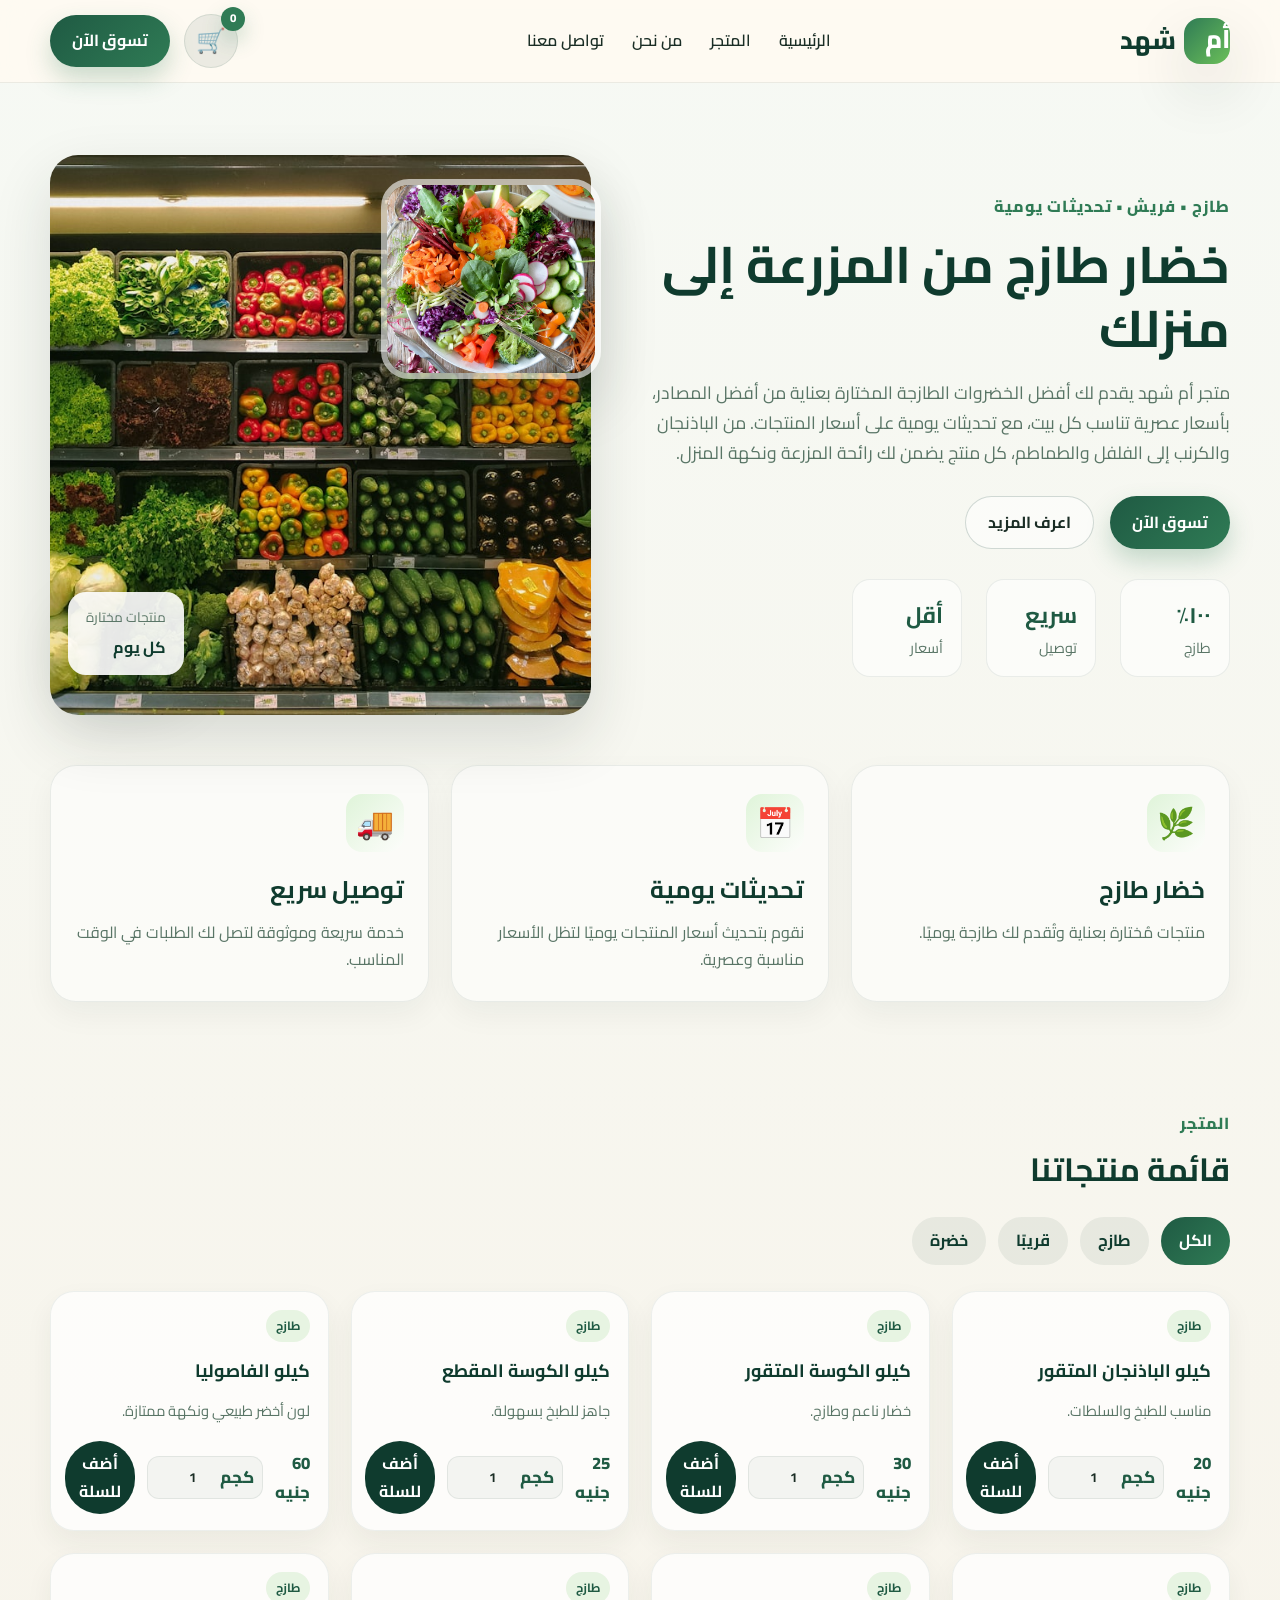
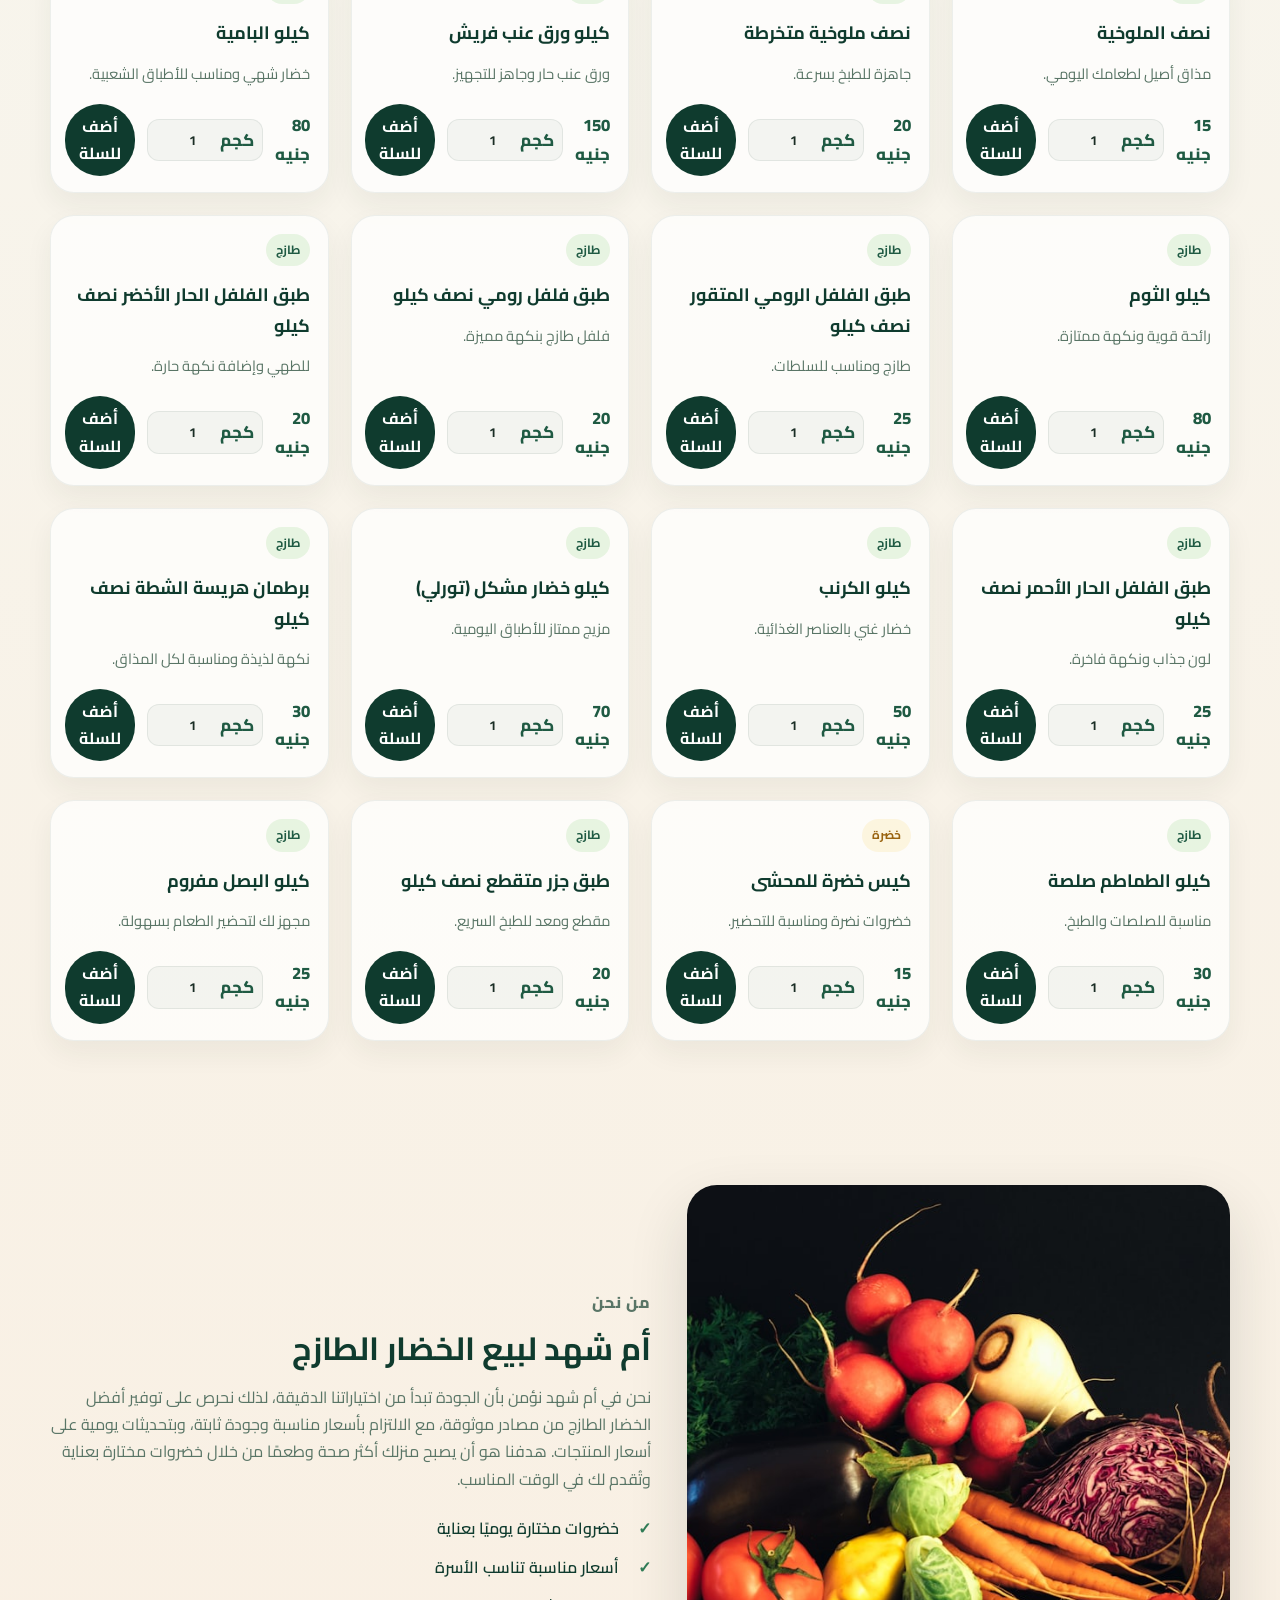
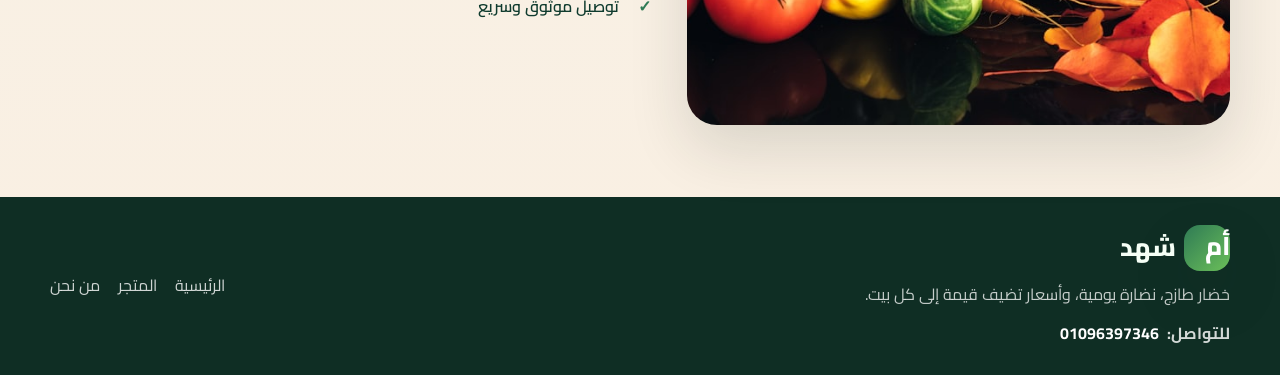
==== commit 5a987a69: "Apply secure serverless integration" ====
--- a/index.html
+++ b/index.html
@@ -120,10 +120,10 @@
           </div>
 
           <div class="shop-tabs" aria-label="فلاتر المنتجات">
-            <button class="tab-btn active" data-filter="all">الكل</button>
-            <button class="tab-btn" data-filter="fresh">طازج</button>
-            <button class="tab-btn" data-filter="frozen">قريبًا</button>
-            <button class="tab-btn" data-filter="herbs">خضرة</button>
+            <button type="button" class="tab-btn active" data-filter="all">الكل</button>
+            <button type="button" class="tab-btn" data-filter="fresh">طازج</button>
+            <button type="button" class="tab-btn" data-filter="frozen">قريبًا</button>
+            <button type="button" class="tab-btn" data-filter="herbs">خضرة</button>
           </div>
 
           <div class="product-list" id="productList">
@@ -131,63 +131,63 @@
               <span class="badge fresh">طازج</span>
               <h3>كيلو الباذنجان المتقور</h3>
               <p>مناسب للطبخ والسلطات.</p>
-              <div class="product-meta"><span>20 جنيه</span><button>أضف للسلة</button></div>
+              <div class="product-meta"><span>20 جنيه</span><button type="button">أضف للسلة</button></div>
             </article>
 
             <article class="product-item" data-category="fresh">
               <span class="badge fresh">طازج</span>
               <h3>كيلو الكوسة المتقور</h3>
               <p>خضار ناعم وطازج.</p>
-              <div class="product-meta"><span>30 جنيه</span><button>أضف للسلة</button></div>
+              <div class="product-meta"><span>30 جنيه</span><button type="button">أضف للسلة</button></div>
             </article>
 
             <article class="product-item" data-category="fresh">
               <span class="badge fresh">طازج</span>
               <h3>كيلو الكوسة المقطع</h3>
               <p>جاهز للطبخ بسهولة.</p>
-              <div class="product-meta"><span>25 جنيه</span><button>أضف للسلة</button></div>
+              <div class="product-meta"><span>25 جنيه</span><button type="button">أضف للسلة</button></div>
             </article>
 
             <article class="product-item" data-category="fresh">
               <span class="badge fresh">طازج</span>
               <h3>كيلو الفاصوليا</h3>
               <p>لون أخضر طبيعي ونكهة ممتازة.</p>
-              <div class="product-meta"><span>60 جنيه</span><button>أضف للسلة</button></div>
+              <div class="product-meta"><span>60 جنيه</span><button type="button">أضف للسلة</button></div>
             </article>
 
             <article class="product-item" data-category="fresh">
               <span class="badge fresh">طازج</span>
               <h3>نصف الملوخية</h3>
               <p>مذاق أصيل لطعامك اليومي.</p>
-              <div class="product-meta"><span>15 جنيه</span><button>أضف للسلة</button></div>
+              <div class="product-meta"><span>15 جنيه</span><button type="button">أضف للسلة</button></div>
             </article>
 
             <article class="product-item" data-category="fresh">
               <span class="badge fresh">طازج</span>
               <h3>نصف ملوخية متخرطة</h3>
               <p>جاهزة للطبخ بسرعة.</p>
-              <div class="product-meta"><span>20 جنيه</span><button>أضف للسلة</button></div>
+              <div class="product-meta"><span>20 جنيه</span><button type="button">أضف للسلة</button></div>
             </article>
 
             <article class="product-item" data-category="fresh">
               <span class="badge fresh">طازج</span>
               <h3>كيلو ورق عنب فريش</h3>
               <p>ورق عنب حار وجاهز للتجهيز.</p>
-              <div class="product-meta"><span>150 جنيه</span><button>أضف للسلة</button></div>
+              <div class="product-meta"><span>150 جنيه</span><button type="button">أضف للسلة</button></div>
             </article>
 
             <article class="product-item" data-category="fresh">
               <span class="badge fresh">طازج</span>
               <h3>كيلو البامية</h3>
               <p>خضار شهي ومناسب للأطباق الشعبية.</p>
-              <div class="product-meta"><span>80 جنيه</span><button>أضف للسلة</button></div>
+              <div class="product-meta"><span>80 جنيه</span><button type="button">أضف للسلة</button></div>
             </article>
 
             <article class="product-item" data-category="fresh">
               <span class="badge fresh">طازج</span>
               <h3>كيلو الثوم</h3>
               <p>رائحة قوية ونكهة ممتازة.</p>
-              <div class="product-meta"><span>80 جنيه</span><button>أضف للسلة</button></div>
+              <div class="product-meta"><span>80 جنيه</span><button type="button">أضف للسلة</button></div>
             </article>
 
             <article class="product-item" data-category="fresh">
--- a/styles.css
+++ b/styles.css
@@ -69,6 +69,76 @@
   font-size: clamp(1.6rem, 1.8vw, 2.4rem);
   font-weight: 800;
   color: var(--green-900);
+  cursor: pointer;
+  perspective: 1200px;
+}
+
+.brand span {
+  display: inline-block;
+  transition: all 0.3s ease;
+  transform-style: preserve-3d;
+}
+
+.brand:hover span {
+  animation: typing3d 0.6s ease-in-out;
+}
+
+.brand:hover .brand-mark {
+  animation: typing3d-box 0.6s ease-in-out;
+}
+
+@keyframes typing3d {
+  0% {
+    transform: rotateX(0deg) rotateY(0deg) translateZ(0);
+    opacity: 1;
+  }
+  20% {
+    transform: rotateX(-20deg) rotateY(-25deg) translateZ(-15px);
+    opacity: 0.6;
+  }
+  40% {
+    transform: rotateX(20deg) rotateY(25deg) translateZ(15px);
+    opacity: 0.4;
+  }
+  60% {
+    transform: rotateX(-15deg) rotateY(-15deg) translateZ(-10px);
+    opacity: 0.6;
+  }
+  80% {
+    transform: rotateX(10deg) rotateY(10deg) translateZ(8px);
+    opacity: 0.8;
+  }
+  100% {
+    transform: rotateX(0deg) rotateY(0deg) translateZ(0);
+    opacity: 1;
+  }
+}
+
+@keyframes typing3d-box {
+  0% {
+    transform: rotateX(0deg) rotateY(0deg) rotateZ(0deg) translateZ(0);
+    box-shadow: var(--shadow);
+  }
+  20% {
+    transform: rotateX(-20deg) rotateY(-25deg) rotateZ(-8deg) translateZ(-12px);
+    box-shadow: 0 15px 35px rgba(255, 105, 180, 0.35);
+  }
+  40% {
+    transform: rotateX(20deg) rotateY(25deg) rotateZ(8deg) translateZ(12px);
+    box-shadow: 0 18px 45px rgba(255, 105, 180, 0.45);
+  }
+  60% {
+    transform: rotateX(-15deg) rotateY(-15deg) rotateZ(-5deg) translateZ(-8px);
+    box-shadow: 0 14px 32px rgba(255, 105, 180, 0.35);
+  }
+  80% {
+    transform: rotateX(10deg) rotateY(10deg) rotateZ(3deg) translateZ(6px);
+    box-shadow: 0 12px 28px rgba(255, 105, 180, 0.3);
+  }
+  100% {
+    transform: rotateX(0deg) rotateY(0deg) rotateZ(0deg) translateZ(0);
+    box-shadow: var(--shadow);
+  }
 }
 
 .brand-mark {
@@ -81,6 +151,8 @@
   background: linear-gradient(135deg, var(--green-700), var(--green-500));
   color: white;
   box-shadow: var(--shadow);
+  transition: all 0.3s ease;
+  transform-style: preserve-3d;
 }
 
 .main-nav {
@@ -339,6 +411,14 @@
   border-radius: 16px;
   background: linear-gradient(135deg, var(--green-200), rgba(255, 255, 255, 0.5));
   font-size: 1.9rem;
+  transition: background 0.3s ease, box-shadow 0.3s ease, transform 0.3s ease;
+  cursor: pointer;
+}
+
+.icon:hover {
+  background: linear-gradient(135deg, rgba(255, 192, 203, 0.4), rgba(255, 218, 224, 0.6));
+  box-shadow: 0 8px 20px rgba(255, 105, 180, 0.25);
+  transform: scale(1.08);
 }
 
 .feature-item h3 {
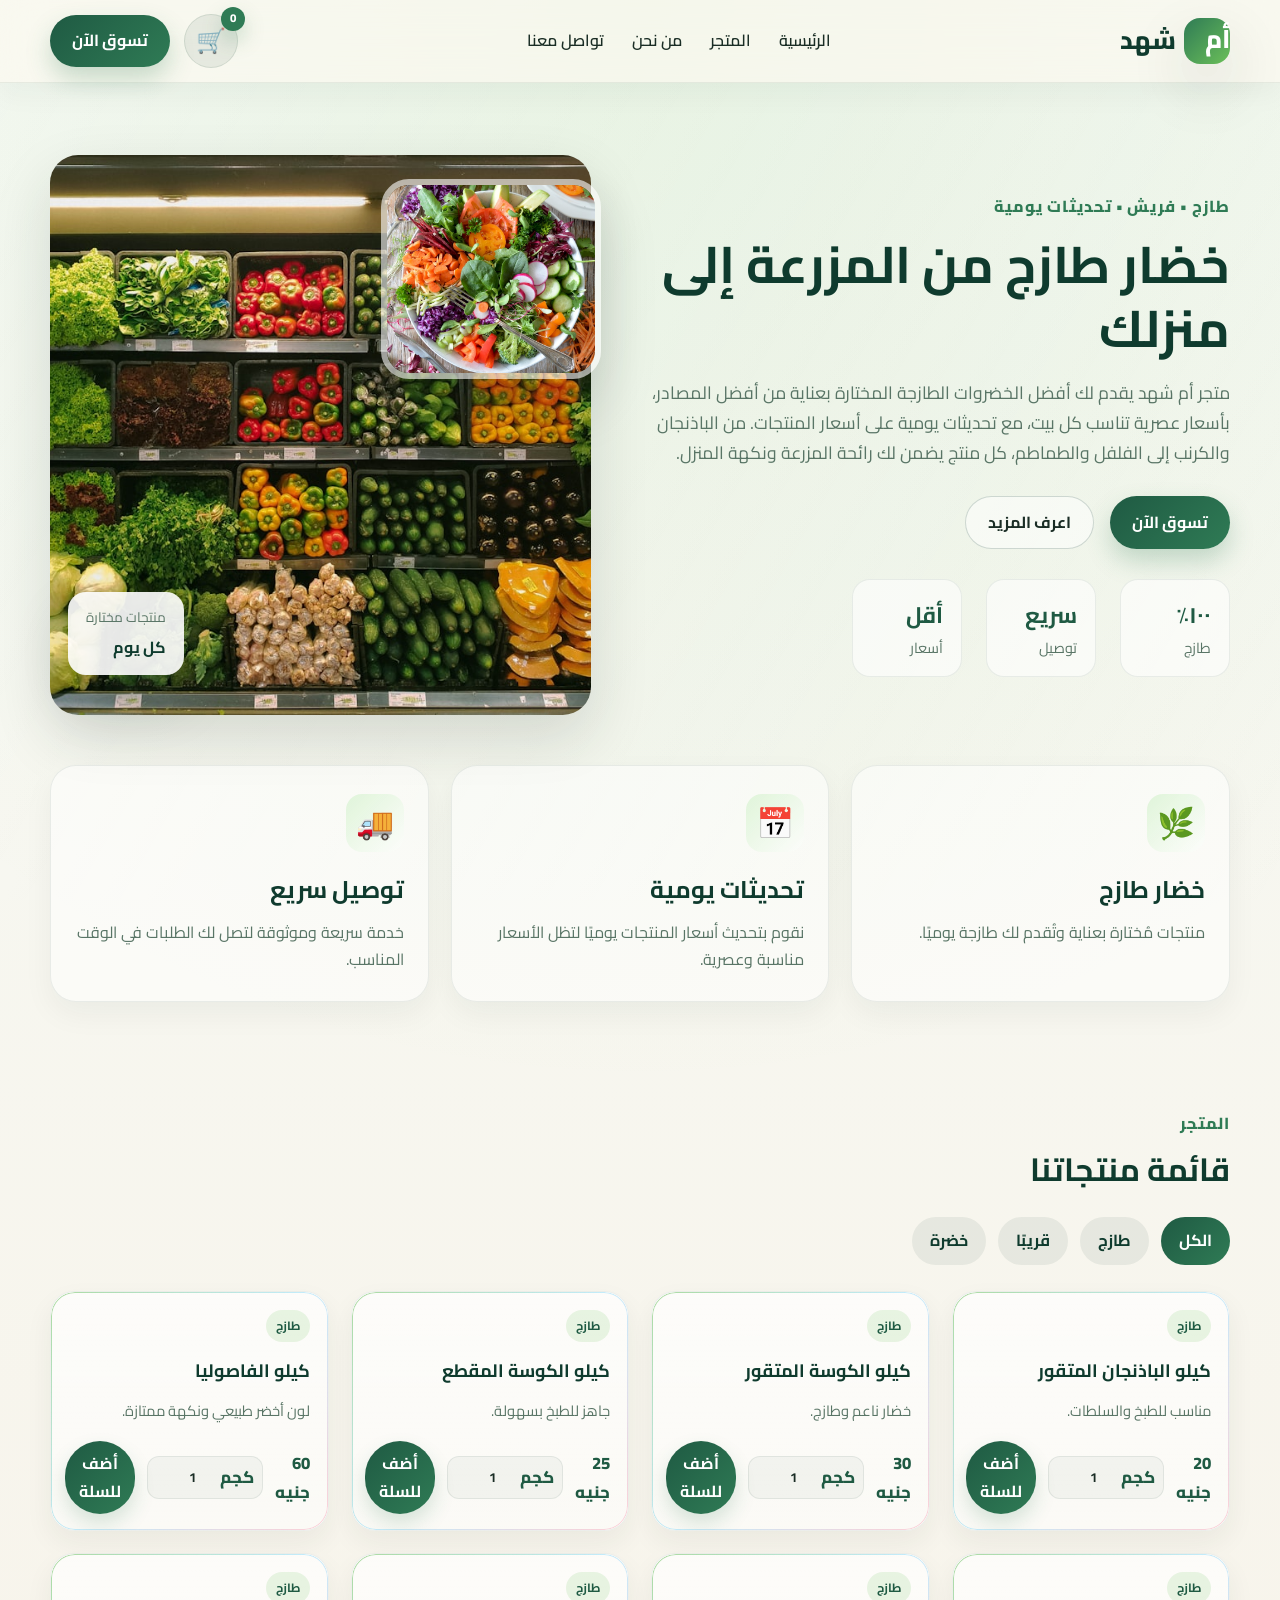
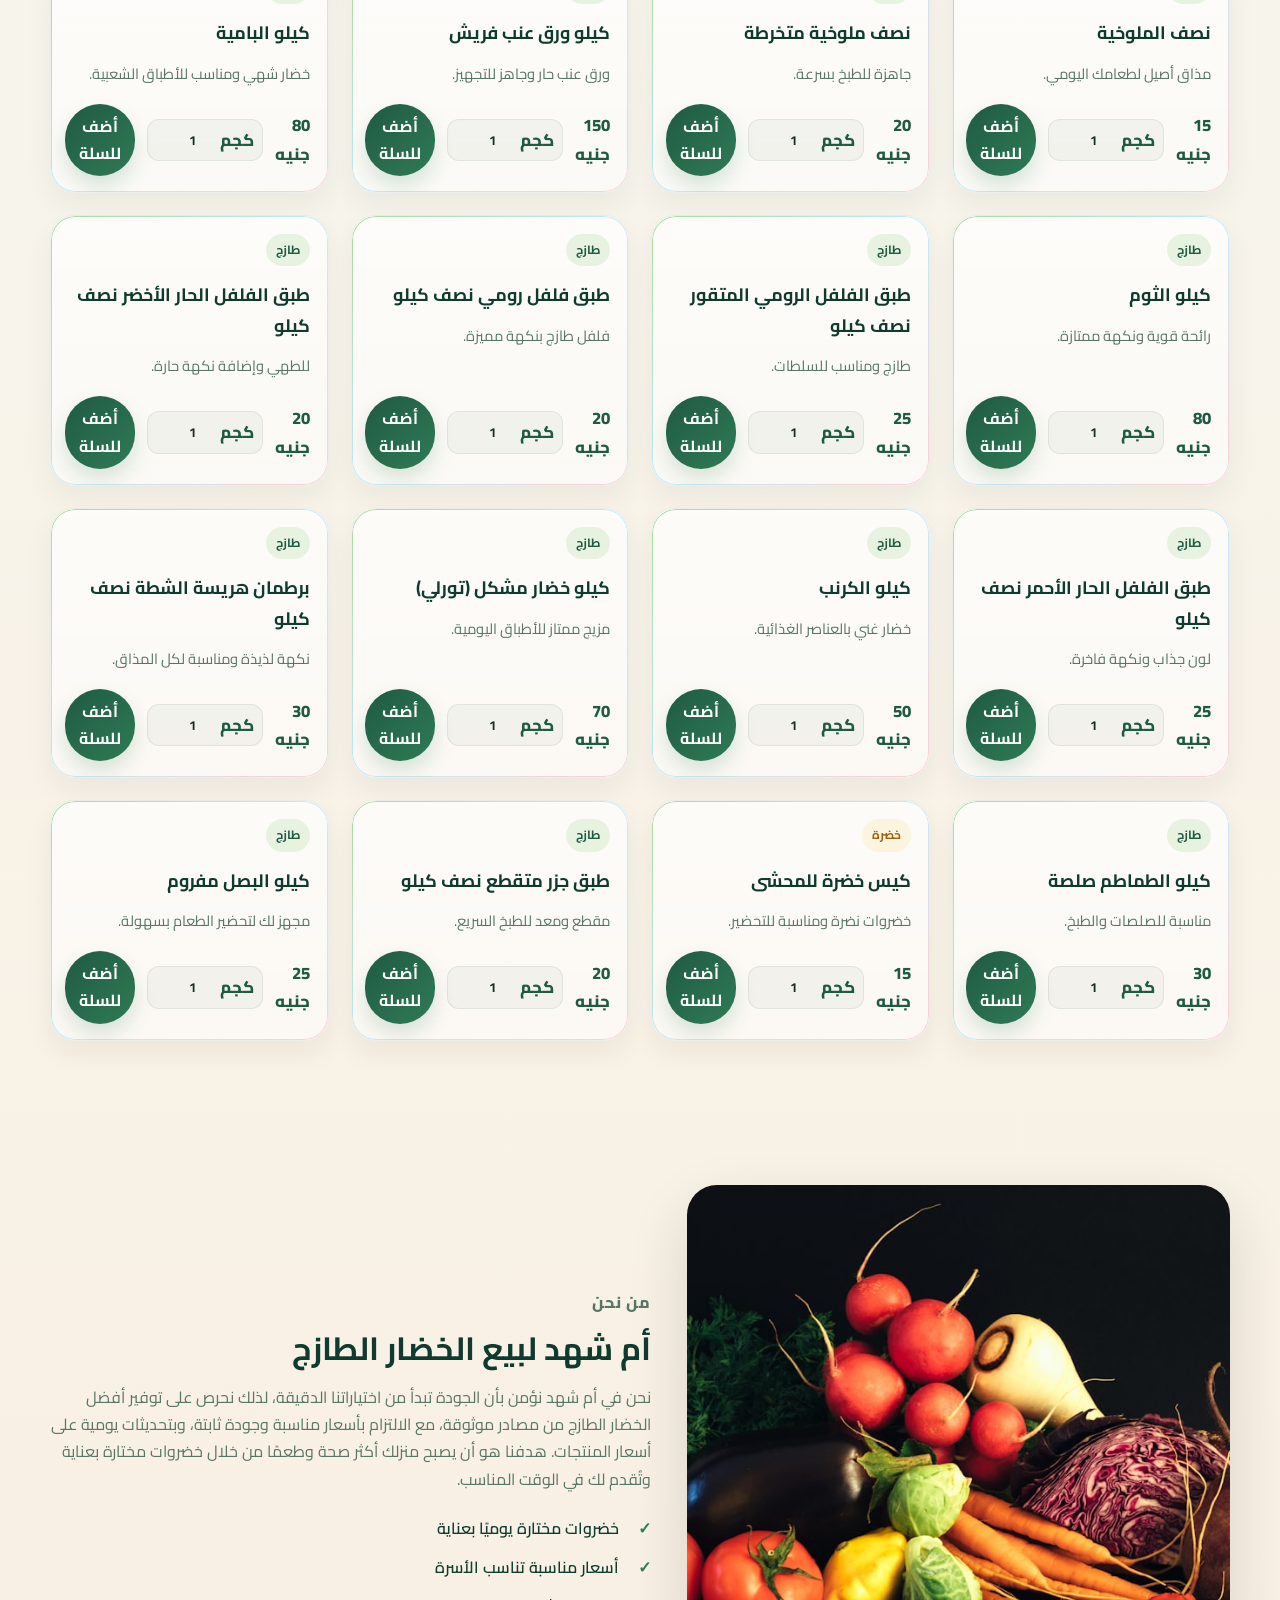
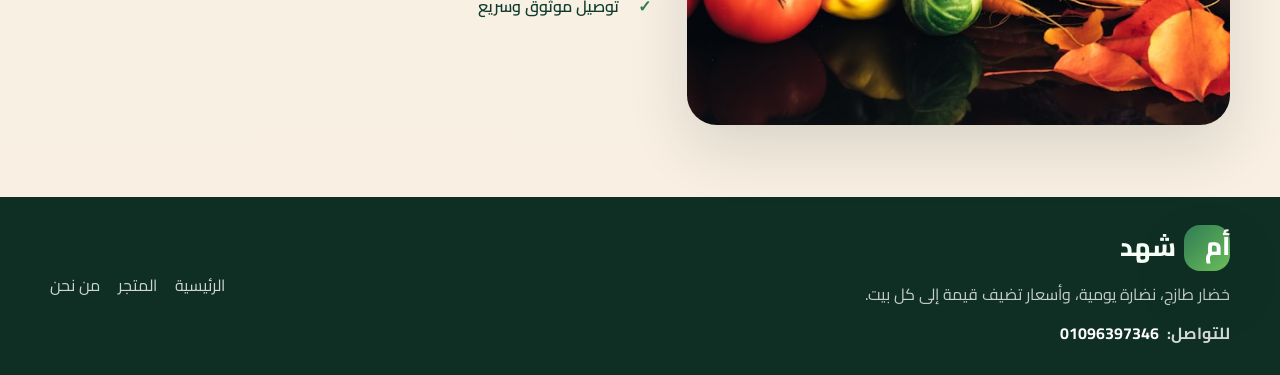
==== commit 05394d37: "Apply secure serverless integration" ====
--- a/index.html
+++ b/index.html
@@ -19,10 +19,10 @@
   <body>
     <header class="topbar">
       <div class="container nav-wrap">
-        <div class="brand" aria-label="أم شهد">
+        <a class="brand" href="index.html" aria-label="أم شهد">
           <span class="brand-mark">أم</span>
           <span>شهد</span>
-        </div>
+        </a>
         <nav class="main-nav" aria-label="التنقل الرئيسي">
           <a href="#home">الرئيسية</a>
           <a href="shop.html">المتجر</a>
--- a/styles.css
+++ b/styles.css
@@ -22,9 +22,20 @@
 body {
   margin: 0;
   font-family: "Cairo", sans-serif;
-  background: linear-gradient(180deg, #f6f9f4 0%, #f9efe2 100%);
+  background:
+    radial-gradient(circle at top, rgba(107, 191, 89, 0.12), transparent 30%),
+    linear-gradient(180deg, #f6f9f4 0%, #f9efe2 100%);
   color: var(--text);
   line-height: 1.7;
+}
+
+body::before {
+  content: "";
+  position: fixed;
+  inset: 0;
+  background: linear-gradient(120deg, rgba(255,255,255,0.15), rgba(255,255,255,0));
+  pointer-events: none;
+  z-index: -1;
 }
 
 a {
@@ -49,9 +60,19 @@
   position: sticky;
   top: 0;
   z-index: 30;
-  backdrop-filter: blur(12px);
-  background: rgba(255, 250, 242, 0.82);
+  backdrop-filter: blur(20px);
+  -webkit-backdrop-filter: blur(20px);
+  background: rgba(255, 250, 242, 0.58);
   border-bottom: 1px solid rgba(15, 59, 46, 0.08);
+  box-shadow: 0 12px 28px rgba(15, 59, 46, 0.04);
+  transition: background 0.3s ease, box-shadow 0.3s ease, backdrop-filter 0.3s ease;
+}
+
+.topbar.scrolled {
+  background: rgba(255, 250, 242, 0.78);
+  box-shadow: 0 16px 34px rgba(15, 59, 46, 0.08);
+  backdrop-filter: blur(28px);
+  -webkit-backdrop-filter: blur(28px);
 }
 
 .nav-wrap {
@@ -63,7 +84,7 @@
 }
 
 .brand {
-  display: flex;
+  display: inline-flex;
   align-items: center;
   gap: 8px;
   font-size: clamp(1.6rem, 1.8vw, 2.4rem);
@@ -71,6 +92,11 @@
   color: var(--green-900);
   cursor: pointer;
   perspective: 1200px;
+  transition: transform 0.25s ease;
+}
+
+.brand:hover {
+  transform: translateY(-1px);
 }
 
 .brand span {
@@ -85,6 +111,17 @@
 
 .brand:hover .brand-mark {
   animation: typing3d-box 0.6s ease-in-out;
+}
+
+.brand-bounce {
+  animation: brandPulse 0.6s ease;
+}
+
+@keyframes brandPulse {
+  0% { transform: scale(1); }
+  30% { transform: scale(1.08); }
+  60% { transform: scale(0.98); }
+  100% { transform: scale(1); }
 }
 
 @keyframes typing3d {
@@ -400,6 +437,25 @@
   border-radius: 26px;
   padding: 28px 24px;
   box-shadow: 0 12px 30px rgba(26, 45, 37, 0.05);
+  opacity: 0;
+  transform: translateX(40px);
+  transition: opacity 0.7s ease, transform 0.7s ease, box-shadow 0.25s ease;
+}
+
+.reveal-item {
+  opacity: 0;
+  transform: translateX(40px);
+  transition: opacity 0.7s ease, transform 0.7s ease;
+}
+
+.reveal-item.visible {
+  opacity: 1;
+  transform: translateX(0);
+}
+
+.feature-item.visible {
+  opacity: 1;
+  transform: translateX(0);
 }
 
 .icon {
@@ -485,25 +541,50 @@
 }
 
 .product-list {
+  position: relative;
   display: grid;
   grid-template-columns: repeat(4, minmax(0, 1fr));
   gap: 22px;
 }
 
 .product-item {
+  position: relative;
   display: flex;
   flex-direction: column;
-  background: rgba(255, 255, 255, 0.72);
+  background: linear-gradient(180deg, rgba(255,255,255,0.7), rgba(255,255,255,0.52));
   border: 1px solid rgba(15, 59, 46, 0.07);
   border-radius: 24px;
   padding: 18px 18px 16px;
   box-shadow: 0 12px 28px rgba(26, 45, 37, 0.06);
-  transition: transform 0.2s ease, box-shadow 0.2s ease;
+  transition: transform 0.25s ease, box-shadow 0.25s ease, border-color 0.25s ease;
+  overflow: hidden;
+  isolation: isolate;
+  perspective: 1200px;
+}
+
+.product-item::before {
+  content: "";
+  position: absolute;
+  inset: 0;
+  padding: 1px;
+  border-radius: inherit;
+  background: linear-gradient(135deg, rgba(107, 191, 89, 0.8), rgba(115, 212, 255, 0.6), rgba(255, 173, 190, 0.8));
+  -webkit-mask: linear-gradient(#fff 0 0) content-box, linear-gradient(#fff 0 0);
+  -webkit-mask-composite: xor;
+  mask-composite: exclude;
+  opacity: 0.7;
+  z-index: -1;
 }
 
 .product-item:hover {
-  transform: translateY(-4px);
-  box-shadow: 0 20px 40px rgba(26, 45, 37, 0.1);
+  transform: translateY(-6px);
+  box-shadow: 0 24px 46px rgba(26, 45, 37, 0.12);
+  border-color: rgba(47, 123, 85, 0.18);
+}
+
+.product-item:hover .product-meta button {
+  transform: translateY(-1px) scale(1.02);
+  box-shadow: 0 14px 26px rgba(47, 123, 85, 0.2);
 }
 
 .badge {
@@ -585,10 +666,23 @@
 
 .product-meta button {
   border: none;
-  background: var(--green-900);
+  background: linear-gradient(135deg, var(--green-800), var(--green-700));
   color: #fff;
   padding: 9px 14px;
   cursor: pointer;
+  box-shadow: 0 10px 20px rgba(47, 123, 85, 0.18);
+  transition: transform 0.25s ease, box-shadow 0.25s ease, background 0.25s ease;
+}
+
+.product-meta button.added {
+  background: linear-gradient(135deg, #20a35d, #57c777);
+  animation: pulseAdd 0.6s ease;
+}
+
+@keyframes pulseAdd {
+  0% { transform: scale(1); box-shadow: 0 0 0 0 rgba(87, 199, 119, 0.4); }
+  50% { transform: scale(1.08); box-shadow: 0 0 0 12px rgba(87, 199, 119, 0); }
+  100% { transform: scale(1); box-shadow: 0 10px 20px rgba(47, 123, 85, 0.18); }
 }
 
 .about-grid {
@@ -946,12 +1040,107 @@
   font-weight: 800;
 }
 
+.success-small-meta {
+  margin: 0;
+  color: var(--muted);
+  font-size: 0.95rem;
+  font-weight: 600;
+}
+
 .success-actions {
   display: flex;
   justify-content: center;
   flex-wrap: wrap;
   gap: 12px;
   margin-top: 28px;
+}
+
+.invoice-button {
+  border: 1px solid rgba(15, 59, 46, 0.18);
+  background: rgba(255, 255, 255, 0.7);
+  color: var(--green-900);
+  cursor: pointer;
+}
+
+.invoice-button:disabled {
+  opacity: 0.6;
+  cursor: not-allowed;
+  transform: none;
+}
+
+.toast-container {
+  position: fixed;
+  left: 50%;
+  bottom: 24px;
+  transform: translateX(-50%);
+  display: grid;
+  gap: 10px;
+  z-index: 200;
+}
+
+.toast {
+  min-width: 220px;
+  max-width: min(420px, calc(100vw - 32px));
+  padding: 12px 18px;
+  border-radius: 14px;
+  background: rgba(15, 59, 46, 0.9);
+  color: #fff;
+  text-align: center;
+  box-shadow: 0 18px 32px rgba(15, 59, 46, 0.18);
+  opacity: 0;
+  transform: translateY(18px) scale(0.98);
+  transition: opacity 0.25s ease, transform 0.25s ease;
+}
+
+.toast.show {
+  opacity: 1;
+  transform: translateY(0) scale(1);
+}
+
+.toast.hide {
+  opacity: 0;
+  transform: translateY(10px) scale(0.98);
+}
+
+.product-skeletons {
+  display: none;
+  grid-template-columns: repeat(4, minmax(0, 1fr));
+  gap: 22px;
+}
+
+.product-list.is-loading .product-skeletons {
+  display: grid;
+}
+
+.product-list.is-loading .product-item {
+  opacity: 0.1;
+  pointer-events: none;
+}
+
+.product-skeletons__card {
+  background: rgba(255, 255, 255, 0.45);
+  border: 1px solid rgba(15, 59, 46, 0.08);
+  border-radius: 24px;
+  padding: 18px 18px 16px;
+  min-height: 190px;
+}
+
+.skeleton {
+  background: linear-gradient(90deg, rgba(207, 214, 210, 0.5) 25%, rgba(236, 239, 237, 0.85) 50%, rgba(207, 214, 210, 0.5) 75%);
+  background-size: 200% 100%;
+  animation: shimmer 1.2s linear infinite;
+  border-radius: 12px;
+}
+
+.skeleton-badge { width: 60px; height: 26px; margin-bottom: 12px; }
+.skeleton-title { width: 72%; height: 24px; margin-bottom: 14px; }
+.skeleton-text { width: 100%; height: 14px; margin-bottom: 8px; }
+.skeleton-text:last-child { width: 65%; }
+.skeleton-meta { width: 100%; height: 40px; margin-top: 18px; border-radius: 999px; }
+
+@keyframes shimmer {
+  0% { background-position: 200% 0; }
+  100% { background-position: -200% 0; }
 }
 
 .empty-cart {
